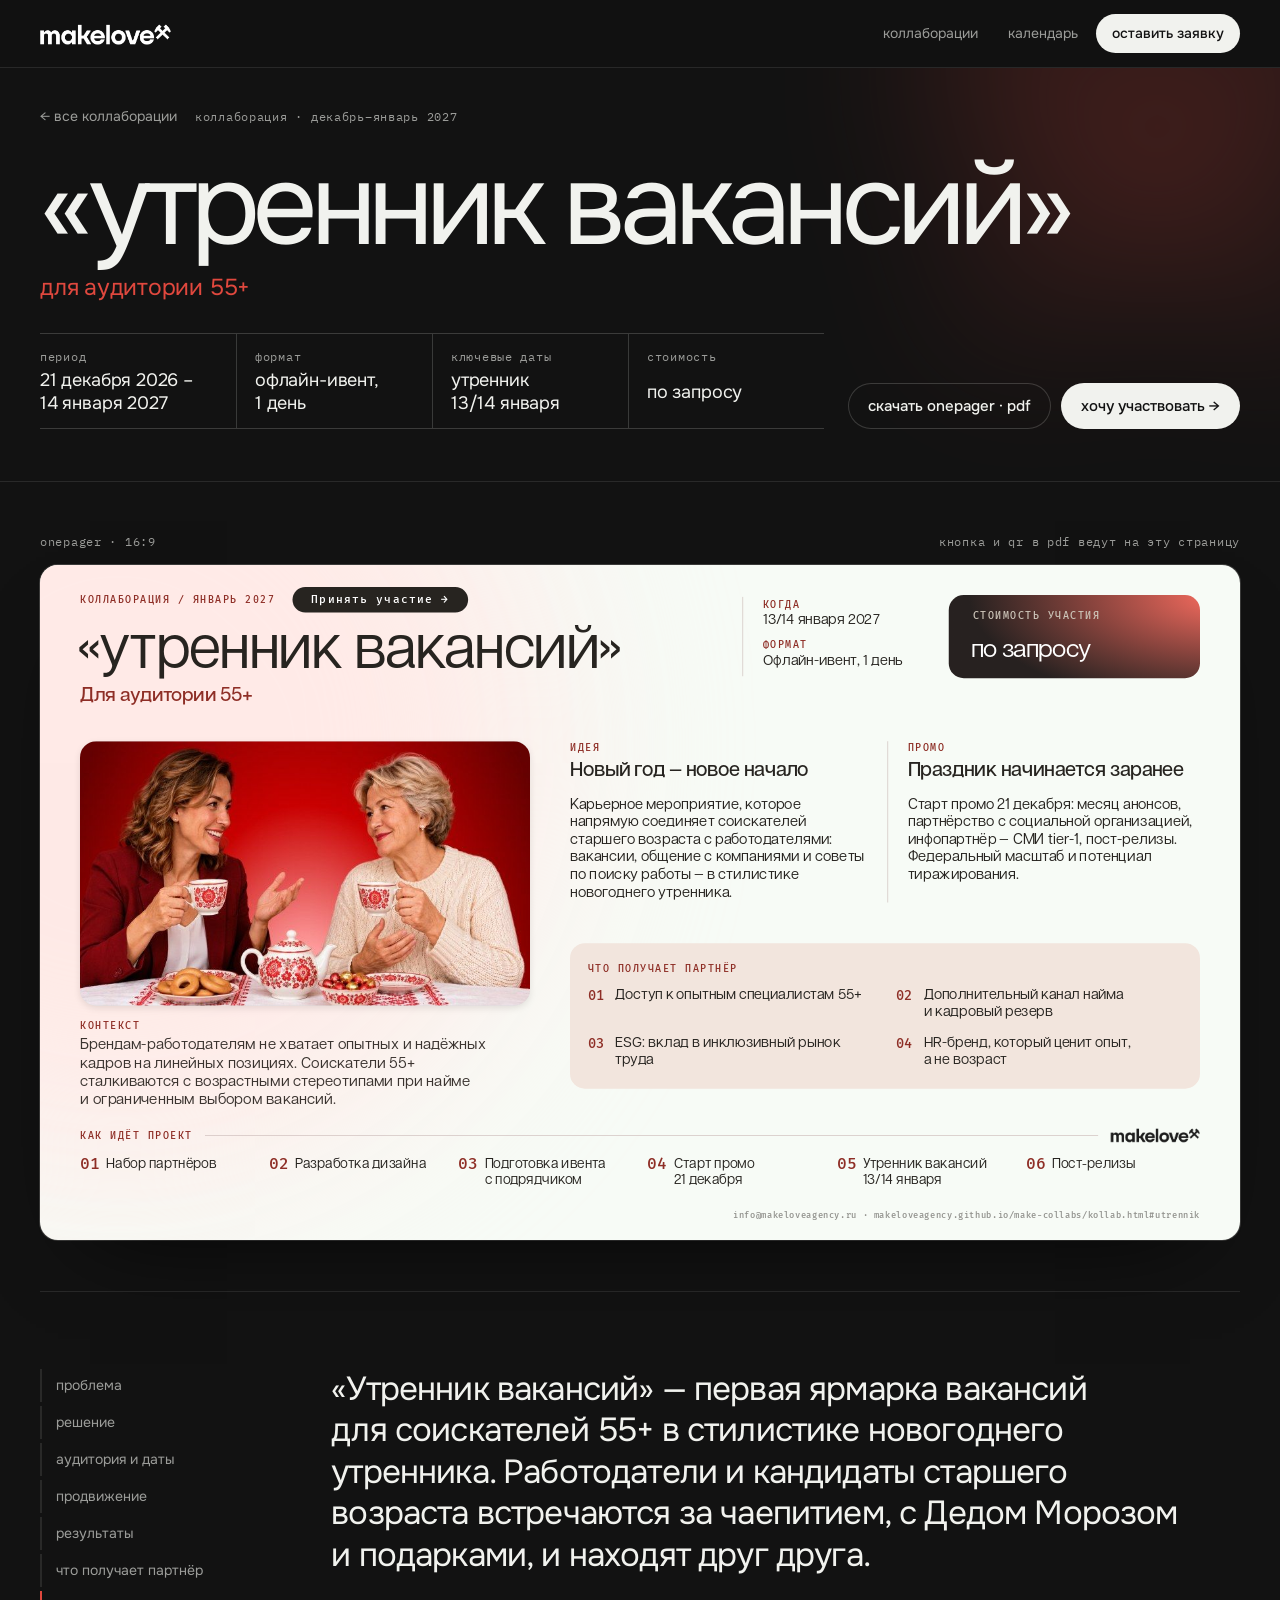
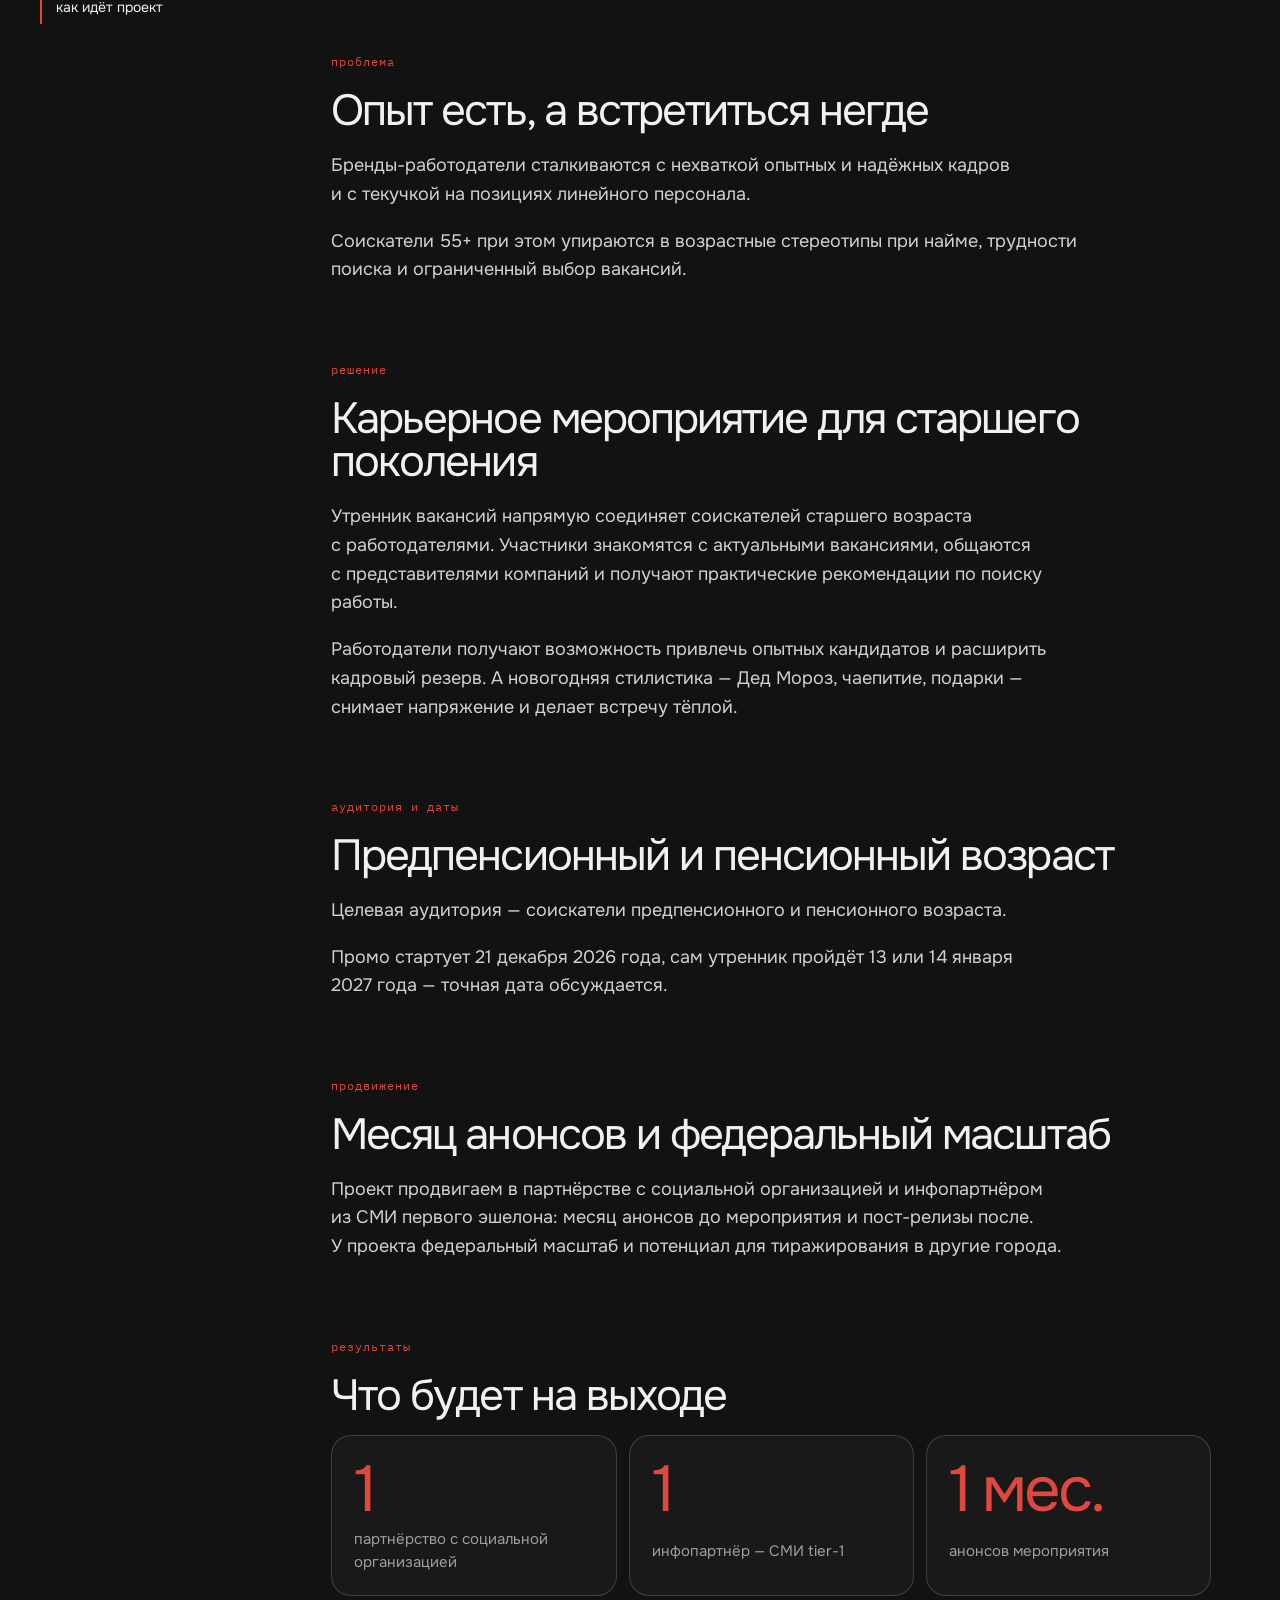
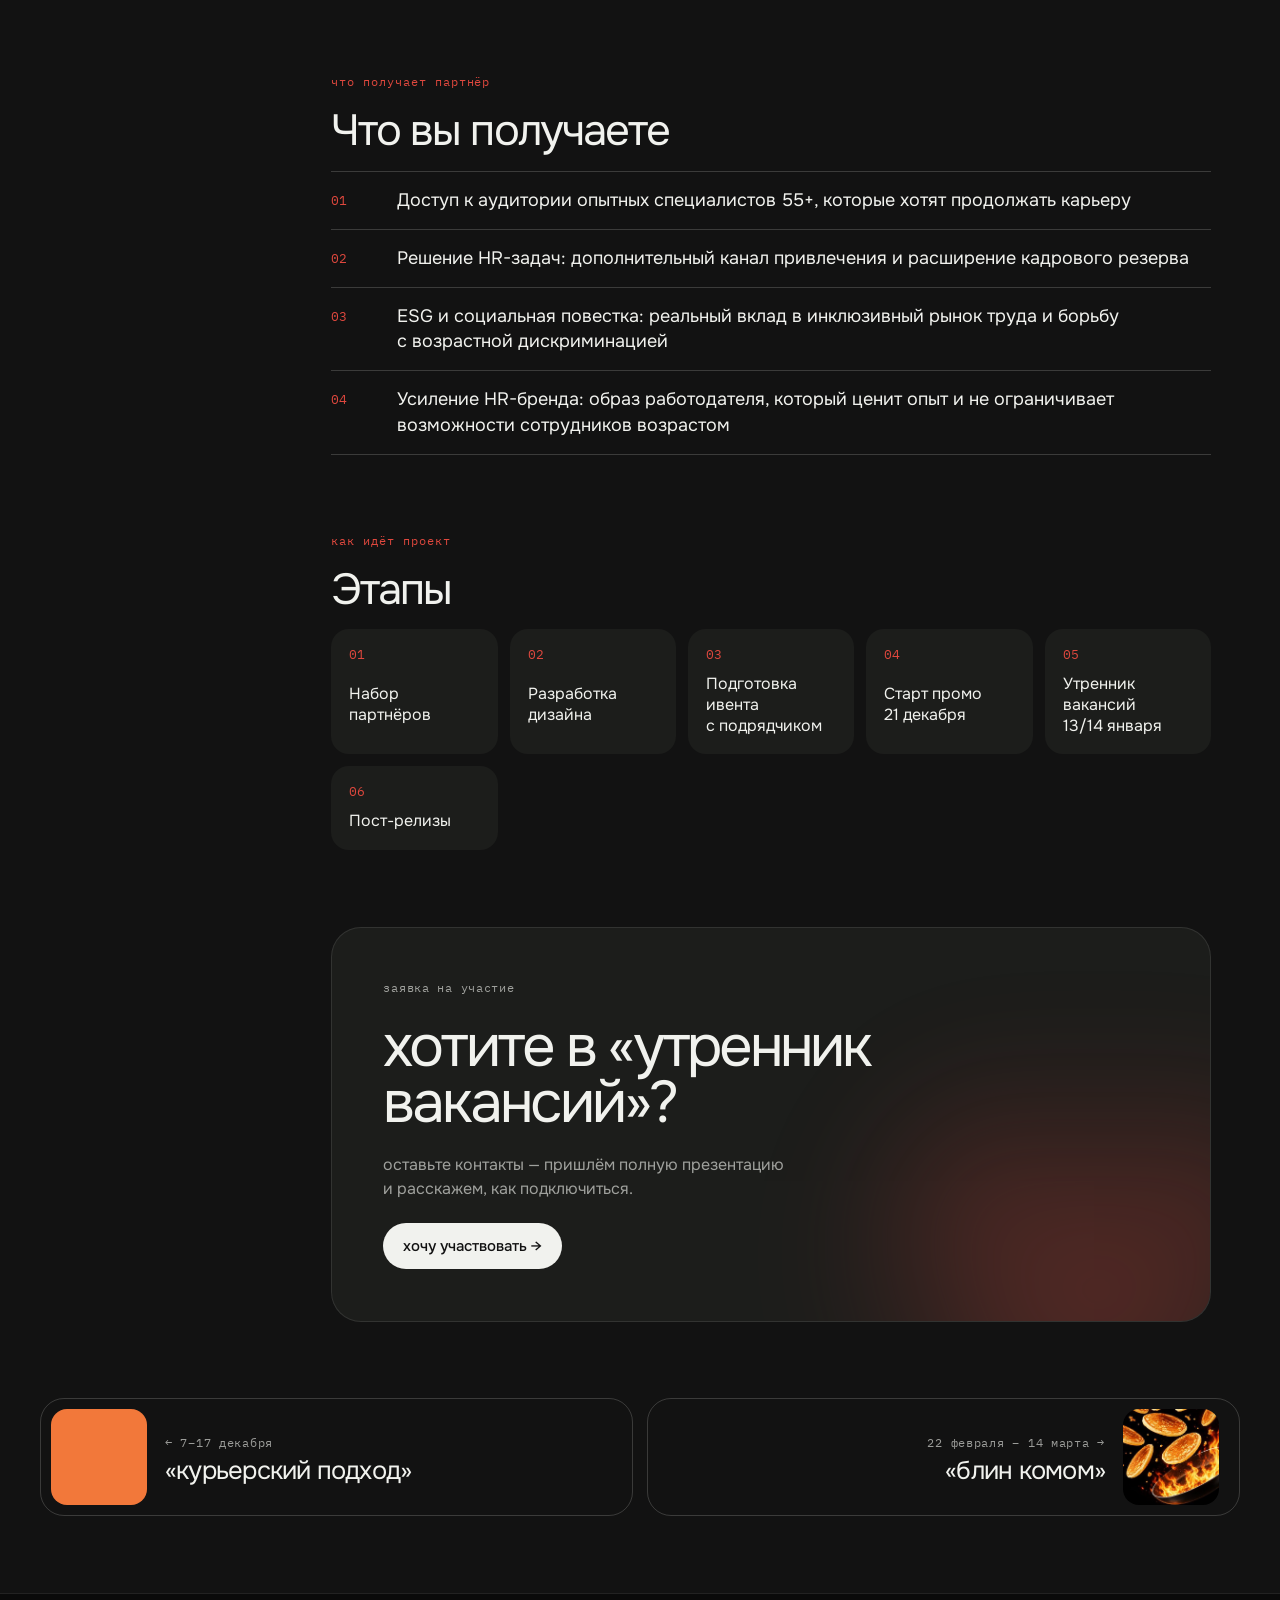
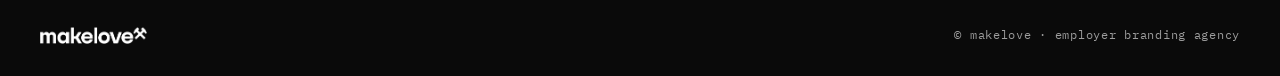
==== kollab.html @ df078af9 "Быстрее под VPN: шрифты с сайта, без блокирующих внешних запросов, сжатые фото; фото и PDF «Кодинга»" ====
<!doctype html>
<html lang="ru">
<head>
<meta charset="utf-8">
<meta name="viewport" content="width=device-width,initial-scale=1">
<title>коллаборация — makelove × вы</title>
<link rel="icon" type="image/png" href="img/hammer_mask.png">
<link rel="preconnect" href="https://fonts.gstatic.com" crossorigin>
<link rel="stylesheet" href="https://fonts.googleapis.com/css2?family=IBM+Plex+Mono:wght@400;500&display=swap" media="print" onload="this.media='all'">
<link rel="stylesheet" href="site.css">
<link rel="stylesheet" href="op.css">
<style>
/* ===== шапка коллабы ===== */
.k-top{position:relative;overflow:hidden;border-bottom:1px solid var(--line)}
.k-top .hm{--s:520px;--o:.32;--b:90px;right:-140px;top:-200px;--hc:var(--kacc)}
.k-top .wrap{position:relative;padding-block:clamp(22px,3vw,40px) clamp(28px,4vw,56px);display:grid;gap:clamp(18px,2.4vw,28px)}
.crumbs{display:flex;flex-wrap:wrap;gap:8px 18px;align-items:center}
.crumbs a{font-size:14px;color:var(--mute);text-decoration:none}
.crumbs a:hover{color:var(--ink)}
.k-title{font-size:clamp(52px,9vw,148px);letter-spacing:-.065em;line-height:.88}
.k-sub{font-size:clamp(18px,1.8vw,24px);color:var(--kacc);letter-spacing:-.01em;margin-top:-6px}
.k-row{display:grid;gap:24px;align-items:end}
@media (min-width:980px){.k-row{grid-template-columns:minmax(0,1fr) auto}}
.facts{display:grid;grid-template-columns:repeat(auto-fit,minmax(170px,1fr));border-top:1px solid var(--line-2);border-bottom:1px solid var(--line-2)}
.facts div{padding:14px 18px 14px 0;display:grid;gap:3px}
.facts div+div{padding-left:18px;border-left:1px solid var(--line-2)}
.facts b{font-weight:400;font-size:18px;letter-spacing:-.01em;line-height:1.25}
@media (max-width:620px){.facts div+div{border-left:0;padding-left:0;border-top:1px solid var(--line-2)}}
.acts{display:flex;flex-wrap:wrap;gap:10px}
.btn-ghost{background:transparent;color:var(--ink);box-shadow:inset 0 0 0 1px var(--line-2)}
.btn-ghost:hover{box-shadow:inset 0 0 0 1px var(--ink);background:transparent;color:var(--ink)}
.btn[aria-disabled=true]{opacity:.45;pointer-events:none}

/* ===== onepager ===== */
.k-op{padding-block:clamp(28px,4vw,56px)}
.k-op-head{display:flex;flex-wrap:wrap;justify-content:space-between;align-items:baseline;gap:8px 20px;margin-bottom:14px}
.k-op .op-fit{box-shadow:0 40px 90px -50px rgba(0,0,0,.8),0 0 0 1px var(--line-2)}
.op-empty{display:grid;place-items:center;aspect-ratio:16/9;border-radius:20px;border:1.5px dashed var(--line-2);color:var(--mute);text-align:center;padding:24px;background:var(--surface)}
.op-empty b{display:block;font-weight:400;font-size:clamp(24px,2.6vw,36px);letter-spacing:-.03em;color:var(--ink);margin-bottom:6px}

/* ===== лонгрид ===== */
.lr{display:grid;gap:clamp(28px,4vw,64px);padding-block:clamp(40px,6vw,96px);border-top:1px solid var(--line)}
@media (min-width:1000px){.lr{grid-template-columns:240px minmax(0,1fr)}}
.toc{position:sticky;top:90px;align-self:start;display:grid;gap:4px}
@media (max-width:999px){.toc{display:none}}
.toc a{font-size:14px;color:var(--mute);text-decoration:none;padding:6px 0;border-left:2px solid var(--line);padding-left:14px;transition:color .2s,border-color .2s}
.toc a:hover,.toc a.on{color:var(--ink);border-left-color:var(--kacc)}
.lr-body{display:grid;gap:clamp(48px,6vw,88px);max-width:880px}
.lead{font-size:clamp(24px,2.6vw,36px)!important;line-height:1.25!important;letter-spacing:-.025em;max-width:none!important}
.blk{display:grid;gap:18px;scroll-margin-top:90px}
.blk h3{font-size:clamp(30px,3.4vw,48px);letter-spacing:-.045em;line-height:1;text-transform:none}
.blk p{font-size:18px;line-height:1.6;color:color-mix(in srgb,var(--ink) 86%,transparent);max-width:64ch}
.blk .eyebrow{font-family:var(--mono);font-size:12px;letter-spacing:.08em;color:var(--kacc)}
.quote{border-left:3px solid var(--kacc);padding:6px 0 6px 22px;font-size:clamp(20px,2vw,26px);line-height:1.35;letter-spacing:-.02em;max-width:40ch}
.kpi{display:grid;grid-template-columns:repeat(auto-fit,minmax(200px,1fr));gap:12px}
.kpi div{border:1px solid var(--line-2);border-radius:20px;padding:22px;display:grid;gap:6px;background:var(--card-bg)}
.kpi b{font-weight:400;font-size:clamp(44px,5vw,68px);letter-spacing:-.05em;line-height:1;color:var(--kacc)}
.kpi span{font-size:15px;color:var(--mute)}
.gets{list-style:none;margin:0;padding:0;display:grid;gap:0;border-top:1px solid var(--line-2)}
.gets li{display:grid;grid-template-columns:56px 1fr;gap:10px;padding:16px 0;border-bottom:1px solid var(--line-2);font-size:18px;line-height:1.4}
.gets li span{font-family:var(--mono);font-size:13px;color:var(--kacc);padding-top:4px}
.steps{list-style:none;margin:0;padding:0;display:grid;grid-template-columns:repeat(auto-fit,minmax(150px,1fr));gap:12px}
.steps li{display:grid;gap:10px;padding:18px;border-radius:18px;background:var(--surface);font-size:16px;line-height:1.3}
.steps li span{font-family:var(--mono);font-size:13px;color:var(--kacc)}
.k-cta{position:relative;overflow:hidden;isolation:isolate;border-radius:30px;padding:clamp(28px,4vw,56px);background:var(--surface);border:1px solid var(--line);display:grid;gap:22px}
.k-cta .hm{--s:460px;--o:.4;--b:80px;right:-120px;bottom:-200px;--hc:var(--kacc);z-index:-1}
.k-cta h3{font-size:clamp(36px,4.6vw,64px);letter-spacing:-.05em}
.short-only p{font-size:clamp(20px,2vw,26px);line-height:1.4;letter-spacing:-.015em;max-width:44ch}

/* ===== соседи ===== */
.nb{display:grid;gap:14px;padding-bottom:clamp(48px,6vw,96px)}
@media (min-width:760px){.nb{grid-template-columns:1fr 1fr}}
.nb a{display:grid;grid-template-columns:auto 1fr;gap:18px;align-items:center;padding:10px 20px 10px 10px;border-radius:24px;border:1px solid var(--line-2);text-decoration:none;transition:border-color .3s}
.nb a:hover{border-color:var(--green)}
.nb .ph{width:96px;height:96px;border-radius:16px;overflow:hidden;background:var(--nacc)}
.nb .ph img{width:100%;height:100%;object-fit:cover}
.nb b{display:block;font-weight:400;font-size:clamp(22px,2vw,28px);letter-spacing:-.03em;line-height:1.05;margin-top:4px}
.nb .r{text-align:right;grid-template-columns:1fr auto}
.nb .r .ph{order:2}
</style>
</head>
<body class="v3">
<header class="top">
  <div class="wrap">
    <a href="index.html" aria-label="makelove"><img class="logo logo-l" src="img/wordmark_dark.png" alt="makelove"><img class="logo logo-d" src="img/wordmark.png" alt="makelove"></a>
    <nav class="nav">
      <a href="index.html#kollaby">коллаборации</a>
      <a href="index.html#kalendar">календарь</a>
      <a class="btn" href="index.html#zayavka" data-apply>оставить заявку</a>
    </nav>
  </div>
</header>

<main id="page"></main>

<footer>
  <div class="wrap">
    <img class="logo" src="img/wordmark.png" alt="makelove" style="height:18px">
    <span class="mono">© makelove · employer branding agency</span>
  </div>
</footer>

<script src="data.js"></script>
<script src="op.js"></script>
<script>
const PDF_READY = ["utrennik","blin"];                       // для каких коллаб уже выгружен pdf/<id>.pdf
function render(){
  const id = location.hash.slice(1);
  const i = Math.max(0, OPEN.findIndex(x => x.id === id)), c = OPEN[i];
  const prev = OPEN[(i - 1 + OPEN.length) % OPEN.length], next = OPEN[(i + 1) % OPEN.length];
  document.title = `${qt(c)} — makelove × вы`;
  document.body.style.setProperty("--kacc", c.acc);
  const pdf = c.op ? `pdf/${c.id}.pdf` : null;
  const P = c.page;
  const keyLine = c.keyNote ? `${c.keyNote}` : (c.keys && c.keys.length ? "отмечены в календаре" : "—");

  const sections = P ? [
    ...P.sections.map((s,n) => ({ id:`s${n}`, h:s.h, html:`<div class="blk" id="s${n}"><span class="eyebrow">${esc(s.h)}</span><h3>${esc(s.title)}</h3>${s.p.map(p => `<p>${esc(p)}</p>`).join("")}${s.quote ? `<p class="quote">${esc(s.quote)}</p>` : ""}</div>` })),
    P.kpi && { id:"kpi", h:"результаты", html:`<div class="blk" id="kpi"><span class="eyebrow">результаты</span><h3>Что будет на выходе</h3><div class="kpi">${P.kpi.map(([n,t]) => `<div><b>${esc(n)}</b><span>${esc(t)}</span></div>`).join("")}</div></div>` },
    { id:"gets", h:"что получает партнёр", html:`<div class="blk" id="gets"><span class="eyebrow">что получает партнёр</span><h3>Что вы получаете</h3><ul class="gets">${P.gets.map((g,n) => `<li><span>0${n+1}</span>${esc(g)}</li>`).join("")}</ul></div>` },
    c.op && { id:"steps", h:"как идёт проект", html:`<div class="blk" id="steps"><span class="eyebrow">как идёт проект</span><h3>Этапы</h3><ol class="steps">${c.op.steps.map((s,n) => `<li><span>0${n+1}</span>${esc(s)}</li>`).join("")}</ol></div>` }
  ].filter(Boolean) : [];

  $("#page").innerHTML = `
  <section class="k-top">
    <div class="hm" aria-hidden="true"></div>
    <div class="wrap">
      <div class="crumbs"><a href="index.html#kollaby">← все коллаборации</a><span class="mono">коллаборация · ${monthsLabel(c)} ${YEAR}${c.status==="draft" ? " · в разработке" : ""}</span></div>
      <div><h1 class="k-title">${esc(qt(c))}</h1><p class="k-sub" style="margin-top:14px">${esc(c.sub)}</p></div>
      <div class="k-row">
        <div class="facts">
          <div><span class="mono">период</span><b>${periodFull(c)}</b></div>
          <div><span class="mono">формат</span><b>${esc(c.format)}</b></div>
          <div><span class="mono">ключевые даты</span><b>${esc(keyLine)}</b></div>
          <div><span class="mono">стоимость</span><b>${priceShown(c) ? esc(c.price.value) + " ₽" : "по запросу"}</b></div>
        </div>
        <div class="acts">
          ${pdf ? `<a class="btn btn-ghost" href="${pdf}" download>скачать onepager · pdf</a>` : `<span class="btn btn-ghost" aria-disabled="true">onepager готовится</span>`}
          <a class="btn" href="index.html#zayavka" data-apply>хочу участвовать →</a>
        </div>
      </div>
    </div>
  </section>

  <section class="k-op"><div class="wrap">
    <div class="k-op-head"><span class="mono">onepager · 16:9</span><span class="mono">${pdf ? "кнопка и qr в pdf ведут на эту страницу" : ""}</span></div>
    ${c.op ? `<div class="op-fit">${renderOnePager(c)}</div>` : `<div class="op-empty"><div><b>onepager готовится</b>соберём его из презентации проекта</div></div>`}
  </div></section>

  <div class="wrap">
    ${P ? `<div class="lr">
      <nav class="toc">${sections.map(s => `<a href="#${s.id}" data-toc="${s.id}">${esc(s.h)}</a>`).join("")}</nav>
      <div class="lr-body">
        <p class="lead">${esc(P.lead)}</p>
        ${sections.map(s => s.html).join("")}
        <div class="k-cta"><div class="hm" aria-hidden="true"></div><span class="mono">заявка на участие</span><h3>хотите в ${esc(qt(c))}?</h3><p style="color:var(--mute);max-width:44ch">оставьте контакты — пришлём полную презентацию и расскажем, как подключиться.</p><a class="btn" style="justify-self:start" href="index.html#zayavka" data-apply>хочу участвовать →</a></div>
      </div>
    </div>` : `<div class="lr"><span class="mono">о проекте</span><div class="lr-body short-only"><p>${esc(c.short)}</p><p style="color:var(--mute);font-size:17px">подробное описание появится здесь, когда будет готова презентация проекта.</p><a class="btn" style="justify-self:start" href="index.html#zayavka" data-apply>хочу участвовать →</a></div></div>`}

    <nav class="nb">
      <a href="${pageUrl(prev)}" style="--nacc:${prev.acc}"><span class="ph">${prev.img ? `<img src="${prev.img}" alt="">` : ""}</span><span><span class="mono">← ${period(prev)}</span><b>${esc(qt(prev))}</b></span></a>
      <a class="r" href="${pageUrl(next)}" style="--nacc:${next.acc}"><span><span class="mono">${period(next)} →</span><b>${esc(qt(next))}</b></span><span class="ph">${next.img ? `<img src="${next.img}" alt="">` : ""}</span></a>
    </nav>
  </div>`;

  $$("[data-apply]").forEach(a => a.addEventListener("click", () => { try { sessionStorage.setItem("pick", c.id); } catch(_){} }));
  /* toc: в артефакте hash занят id коллабы, поэтому скроллим скриптом */
  $$("[data-toc]").forEach(a => a.addEventListener("click", e => { e.preventDefault(); document.getElementById(a.dataset.toc).scrollIntoView({behavior:"smooth"}); }));
  const io = new IntersectionObserver(es => es.forEach(en => { if (en.isIntersecting) $$("[data-toc]").forEach(a => a.classList.toggle("on", a.dataset.toc === en.target.id)); }), {rootMargin:"-30% 0px -60% 0px"});
  $$(".blk[id]").forEach(b => io.observe(b));
  fitOnePagers(); scrollTo(0,0);
}
addEventListener("hashchange", render);
render();
</script>
</body>
</html>
---- site.css ----
@font-face{font-family:"Onest";src:url(fonts/Onest-Light.woff) format("woff");font-weight:300;font-display:swap}
@font-face{font-family:"Onest";src:url(fonts/Onest-Regular.woff) format("woff");font-weight:400;font-display:swap}
@font-face{font-family:"Onest";src:url(fonts/Onest-Medium.woff) format("woff");font-weight:500;font-display:swap}
@font-face{font-family:"Onest";src:url(fonts/Onest-SemiBold.woff) format("woff");font-weight:600;font-display:swap}
@font-face{font-family:"Fira Mono";src:url(fonts/FiraMono-Medium.woff) format("woff");font-weight:400 600;font-display:swap}

:root{
  --bg:#FFFFFF; --ink:#1D1D1D; --mute:rgba(29,29,29,.62); --faint:rgba(29,29,29,.40);
  --line:rgba(29,29,29,.10); --line-2:rgba(29,29,29,.18);
  --surface:#F3F5F2; --surface-2:#E6EAE5; --card-bg:#FFFFFF; --panel-bg:#FFFFFF;
  --green:#27E876; --green-soft:#DDF9E8; --green-ink:#0E9A49; --pink:#F84DDD;
  --btn-bg:#1D1D1D; --btn-fg:#FFFFFF;
  --outline:#8CF0B4; --topbar:rgba(255,255,255,.84);
  --display:"Onest","Helvetica Neue",Arial,sans-serif;
  --mono:"IBM Plex Mono","Fira Mono",ui-monospace,Menlo,monospace;
  --ease:cubic-bezier(.2,.7,.1,1);
  color-scheme:light;
}
body.v3{
  --bg:#121212; --ink:#F1F2EE; --mute:rgba(241,242,238,.62); --faint:rgba(241,242,238,.38);
  --line:rgba(241,242,238,.10); --line-2:rgba(241,242,238,.18);
  --surface:#1C1D1B; --surface-2:#2A2C29; --card-bg:#181918; --panel-bg:#1C1D1B;
  --green-soft:rgba(39,232,118,.16); --green-ink:#27E876;
  --btn-bg:#F1F2EE; --btn-fg:#121212; --outline:rgba(39,232,118,.55); --topbar:rgba(18,18,18,.82);
  color-scheme:dark;
}
*{box-sizing:border-box}
html{scroll-behavior:smooth}
body{margin:0;background:var(--bg);color:var(--ink);font-family:var(--display);font-size:16px;line-height:1.5;-webkit-font-smoothing:antialiased;overflow-x:hidden;transition:background .4s,color .4s}
a{color:inherit}
button{font:inherit;color:inherit;cursor:pointer}
img{display:block;max-width:100%}
h1,h2,h3{font-weight:400;letter-spacing:-.035em;line-height:.95;margin:0;text-transform:lowercase}
p{margin:0}
[hidden]{display:none!important}
.wrap{max-width:1400px;margin:0 auto;padding:0 clamp(16px,3.2vw,40px)}
.mono{font-family:var(--mono);font-size:12px;letter-spacing:.06em;color:var(--mute)}
:focus-visible{outline:2px solid var(--green);outline-offset:3px;border-radius:6px}

/* brand glows */
.hm{position:absolute;width:var(--s,420px);aspect-ratio:1;filter:blur(var(--b,70px));opacity:var(--o,.4);pointer-events:none}
.hm::before{content:"";position:absolute;inset:0;background:var(--hc,var(--green));-webkit-mask:url(img/hammer_mask.png) center/contain no-repeat;mask:url(img/hammer_mask.png) center/contain no-repeat}
@keyframes drift{0%,100%{transform:translate(0,0) rotate(var(--rot,0deg))}50%{transform:translate(var(--dx,30px),var(--dy,-20px)) rotate(calc(var(--rot,0deg) + 8deg))}}
.hm.anim{animation:drift var(--t,18s) ease-in-out infinite}

/* top bar */
.top{position:sticky;top:0;z-index:30;backdrop-filter:blur(14px);-webkit-backdrop-filter:blur(14px);background:var(--topbar);border-bottom:1px solid var(--line)}
.top .wrap{display:flex;align-items:center;justify-content:space-between;gap:16px;padding-block:14px}
.logo{height:22px;width:auto}
.logo-l{display:block} .logo-d{display:none}
body.v3 .logo-l{display:none} body.v3 .logo-d{display:block}
.nav{display:flex;align-items:center;gap:6px}
.nav a:not(.btn){font-size:14px;text-decoration:none;color:var(--mute);padding:8px 12px;border-radius:999px}
.nav a:not(.btn):hover{color:var(--ink)}
.btn{display:inline-flex;align-items:center;gap:10px;border:0;border-radius:999px;padding:12px 20px;font-size:15px;font-weight:500;text-decoration:none;background:var(--btn-bg);color:var(--btn-fg);transition:transform .25s var(--ease),background .25s,color .25s}
.btn:hover{transform:translateY(-1px);background:var(--green);color:#1D1D1D}
.nav .btn{padding:9px 16px;font-size:14px}
@media (max-width:640px){.nav a:not(.btn){display:none}}

/* hero */
.hero{position:relative;overflow:hidden;border-bottom:1px solid var(--line)}
.hero .glows{position:absolute;inset:0}
.hero .wrap{position:relative;padding-block:clamp(28px,4.2vw,56px) clamp(24px,3.2vw,44px);display:grid;gap:clamp(18px,2.4vw,28px)}
@media (min-width:900px){.hero .wrap{grid-template-columns:auto minmax(0,1fr);align-items:end;column-gap:clamp(36px,4.5vw,72px)}}
.hero h1{white-space:nowrap;font-size:clamp(46px,7.4vw,112px);letter-spacing:-.06em;line-height:.86}
.hero h1{margin-left:-.063em} /* компенсация бокового отступа буквы m — край совпадает с текстом ниже */
.hero h1 .x{color:var(--green);font-weight:300;margin:0 .04em;position:relative;top:.09em} /* центр × = середина строчных */
.hero-side{display:grid;gap:14px;align-content:end;padding-bottom:.35em;min-width:0}
.tag{justify-self:start;display:inline-flex;align-items:center;gap:8px;font-family:var(--mono);font-size:12px;letter-spacing:.06em;color:var(--btn-fg);background:var(--btn-bg);border-radius:999px;padding:6px 12px}
.tag i{width:7px;height:7px;border-radius:50%;background:var(--green);display:block}
.lead{font-size:clamp(17px,1.5vw,20px);line-height:1.4;max-width:38ch;letter-spacing:-.01em}
.stats{display:none}
/* v2/v3: big poster hero with numbers */
body:not(.v1) .hero .wrap{grid-template-columns:1fr;padding-block:clamp(40px,6vw,96px) clamp(28px,3.6vw,48px)}
body:not(.v1) .hero h1{font-size:clamp(64px,13.5vw,212px);letter-spacing:-.07em}
body:not(.v1) .hero-side{grid-template-columns:1fr;gap:24px}
@media (min-width:900px){body:not(.v1) .hero-side{grid-template-columns:minmax(0,1fr) auto;align-items:end}}
body:not(.v1) .stats{display:flex;gap:clamp(20px,3vw,48px)}
.stats div{display:grid;gap:2px}
.stats b{font-weight:400;font-size:clamp(34px,3.6vw,52px);letter-spacing:-.04em;line-height:1}
.stats span{font-family:var(--mono);font-size:11px;color:var(--mute);letter-spacing:.06em}

/* sections */
.sec{padding-block:clamp(48px,7vw,104px)}
.sec-head{display:grid;gap:14px;margin-bottom:clamp(24px,3.4vw,44px)}
@media (min-width:860px){.sec-head{grid-template-columns:1fr auto;align-items:end}}
.sec-head h2{font-size:clamp(40px,5.6vw,80px)}
.sec-head h2 .g{color:var(--green)}
.sec-head p{color:var(--mute);max-width:44ch}

/* ===== collab cards: 4-module grid, card = 2 modules ===== */
.lc-grid{display:grid;grid-template-columns:repeat(4,minmax(0,1fr));gap:clamp(14px,1.6vw,22px)}
.lc{grid-column:span 2;position:relative;display:grid;grid-template-columns:minmax(0,.9fr) minmax(0,1.1fr);gap:6px;padding:6px;border-radius:28px;background:var(--card-bg);box-shadow:0 0 0 2px var(--outline);text-decoration:none;color:inherit;min-width:0;transition:box-shadow .3s,transform .4s var(--ease)}
.lc:hover,.lc.hl{box-shadow:0 0 0 2px var(--green),0 30px 60px -36px rgba(14,154,73,.55);transform:translateY(-3px)}
@media (max-width:980px){.lc-grid{grid-template-columns:repeat(2,minmax(0,1fr))}}
@media (max-width:620px){.lc-grid{grid-template-columns:1fr}.lc{grid-column:span 1;grid-template-columns:1fr}.lc-ph{aspect-ratio:16/10}}
.lc-ph{position:relative;border-radius:22px;overflow:hidden;background:var(--surface);min-height:100%}
.lc-ph img{position:absolute;inset:0;width:100%;height:100%;object-fit:cover;transition:transform .8s var(--ease)}
.lc:hover .lc-ph img{transform:scale(1.04)}
.lc-ph.empty{display:grid;place-items:end start;padding:18px;background:var(--acc-bg)}
.lc-ph.empty .hm{--s:300px;--o:.7;--b:40px;right:-80px;top:-60px;--hc:var(--acc)}
.lc-ph.empty span{position:relative;font-family:var(--mono);font-size:11px;letter-spacing:.06em;color:var(--mute)}
.lc-pn{position:relative;overflow:hidden;isolation:isolate;display:grid;grid-template-rows:auto auto auto 1fr auto;gap:12px;border:1px solid var(--ink);border-radius:22px;padding:clamp(18px,2vw,28px);background:var(--panel-bg);min-width:0}
.lc-pn::after{content:"";position:absolute;right:-30%;bottom:-55%;width:80%;aspect-ratio:1;border-radius:50%;background:var(--green);filter:blur(70px);opacity:.14;z-index:-1;transition:opacity .4s}
.lc:hover .lc-pn::after{opacity:.28}
.pill{justify-self:start;font-family:var(--mono);font-size:12px;letter-spacing:.06em;color:var(--btn-fg);background:var(--btn-bg);border-radius:999px;padding:6px 12px}
.pill.draft{background:transparent;color:var(--mute);box-shadow:inset 0 0 0 1px var(--line-2)}
.lc h3{font-size:clamp(28px,2.5vw,40px);letter-spacing:-.045em;line-height:.98;text-wrap:balance}
.lc-sub{font-size:16px;margin-top:-4px}
.lc-short{font-size:15px;color:var(--mute);display:-webkit-box;-webkit-line-clamp:3;-webkit-box-orient:vertical;overflow:hidden;align-self:start}
.yb{display:grid;grid-template-columns:repeat(12,minmax(0,1fr));gap:3px}
.yb i{height:5px;border-radius:3px;background:var(--surface-2)}
.yb i.on{background:var(--ink)}
.lc-foot{display:flex;justify-content:space-between;align-items:flex-end;gap:12px;border-top:1px solid var(--line);padding-top:14px}
.per{display:grid;gap:3px;min-width:0}
.per b{font-weight:400;font-size:clamp(21px,1.8vw,27px);letter-spacing:-.04em;line-height:1.02}
.per small{font-family:var(--mono);font-size:11px;color:var(--faint);letter-spacing:.04em}
.per .cur{color:var(--green-ink)}
.go{width:50px;height:50px;border-radius:50%;background:var(--btn-bg);color:var(--btn-fg);display:grid;place-items:center;flex:none;font-size:18px;transition:background .3s,color .3s,transform .4s var(--ease)}
.lc:hover .go{background:var(--green);color:#1D1D1D;transform:rotate(45deg)}

.lc-cta{grid-column:span 2;display:grid;align-content:space-between;gap:24px;padding:clamp(22px,2.6vw,36px);border-radius:28px;border:1.5px dashed var(--line-2);background:var(--surface);text-decoration:none;color:inherit;position:relative;overflow:hidden;isolation:isolate;min-height:280px}
.lc-cta .hm{--s:360px;--o:.35;--b:70px;right:-90px;bottom:-140px;z-index:-1}
.lc-cta h3{font-size:clamp(28px,2.5vw,40px);letter-spacing:-.045em}
.lc-cta p{color:var(--mute);max-width:40ch;margin-top:10px}
.lc-cta .chips{display:flex;flex-wrap:wrap;gap:8px}
.lc-cta .chips span{font-family:var(--mono);font-size:12px;border:1px dashed var(--line-2);border-radius:999px;padding:6px 12px}
.lc-cta .btn{justify-self:start}
@media (max-width:620px){.lc-cta{grid-column:span 1}}

/* ===== calendar v1: month tiles ===== */
.cal-tiles{display:none}
body.v1 .cal-tiles{display:grid}
.year{display:grid;grid-template-columns:repeat(2,minmax(0,1fr));gap:10px}
@media (min-width:700px){.year{grid-template-columns:repeat(3,minmax(0,1fr));gap:12px}}
@media (min-width:1060px){.year{grid-template-columns:repeat(4,minmax(0,1fr));gap:14px}}
.mt{position:relative;display:grid;grid-template-rows:auto 1fr auto;gap:12px;border:1px solid var(--line-2);border-radius:18px;padding:14px;background:var(--card-bg);min-width:0;transition:opacity .35s var(--ease),transform .35s var(--ease),border-color .3s}
.mt.free{border-style:dashed;background:transparent}
.mt-h{display:flex;justify-content:space-between;align-items:baseline}
.mt-h b{font-weight:500;font-size:clamp(17px,1.6vw,20px);letter-spacing:-.02em}
.mt-h span{font-family:var(--mono);font-size:11px;color:var(--faint)}
.mg{display:grid;grid-template-columns:repeat(7,minmax(0,1fr));gap:3px}
.mg i{font-style:normal;font-family:var(--mono);font-size:10px;line-height:1;text-align:center;padding:5px 0;border-radius:6px;color:var(--faint);transition:background .3s,color .3s}
.mg i.e{visibility:hidden}
.mg i.on{background:var(--green-soft);color:var(--green-ink)}
.mg i.k{background:var(--green);color:#1D1D1D;font-weight:500}
.mg i.on.hl{background:var(--green);color:#1D1D1D}
.mg i.k.hl{background:#1D1D1D;color:var(--green)}
.mt-cs{display:grid;gap:0;border-top:1px solid var(--line)}
.mt-c{display:flex;justify-content:space-between;align-items:center;gap:8px;border:0;background:none;padding:9px 0 0;text-align:left;width:100%;text-decoration:none}
.mt-c+.mt-c{border-top:1px dashed var(--line);margin-top:9px}
.mt-c span{font-size:14px;font-weight:500;line-height:1.2}
.mt-c small{display:block;font-family:var(--mono);font-size:10px;color:var(--faint);font-weight:400;margin-top:2px}
.mt-c i{font-style:normal;width:24px;height:24px;border-radius:50%;background:var(--surface);display:grid;place-items:center;flex:none;font-size:12px}
.mt-free{border-top:1px dashed var(--line-2);padding-top:10px;font-size:13px;color:var(--mute);text-decoration:none}
.mt-free:hover{color:var(--ink)}
body.focusing .mt:not(.hl){opacity:.32}
.mt.hl{border-color:var(--ink);transform:translateY(-3px)}

/* ===== calendar v2/v3: year ribbon in lanes ===== */
.cal-gantt{display:none}
body:not(.v1) .cal-gantt{display:block}
.gt-scroll{overflow-x:auto;-webkit-overflow-scrolling:touch;margin-inline:calc(-1 * clamp(16px,3.2vw,40px));padding-inline:clamp(16px,3.2vw,40px)}
.tl{min-width:980px;position:relative;border:1px solid var(--line-2);border-radius:24px;overflow:hidden;background:var(--card-bg)}
.tl-grid{position:absolute;inset:0;display:grid;grid-template-columns:var(--mcols);pointer-events:none}
.tl-grid i{border-left:1px solid var(--line)}
.tl-grid i:first-child{border-left:0}
.tl-grid i.free{background:repeating-linear-gradient(135deg,transparent 0 9px,var(--line) 9px 10px)}
.tl-head{position:relative;display:grid;grid-template-columns:var(--mcols);border-bottom:1px solid var(--line)}
.tl-head span{font-family:var(--mono);font-size:11px;letter-spacing:.05em;color:var(--mute);padding:14px 10px 12px;display:flex;justify-content:space-between;gap:4px}
.tl-head span em{font-style:normal;color:var(--faint)}
.tl-lanes{position:relative;padding:22px 0 26px;display:grid;gap:18px}
.lane{position:relative;height:92px}
.it{position:absolute;top:0;left:var(--l);text-decoration:none;color:inherit;display:block;width:max(var(--w),150px);transition:opacity .3s}
.it .bar{position:relative;height:14px;margin-block:3px;width:var(--wpx);min-width:12px;border-radius:999px;background:var(--acc);transition:height .35s var(--ease),margin .35s var(--ease),box-shadow .35s}
.it .kd{position:absolute;top:-5px;bottom:-5px;width:3px;border-radius:2px;background:var(--ink)}
.it .kr{position:absolute;top:-4px;bottom:-4px;border-radius:999px;box-shadow:inset 0 0 0 2px var(--ink)}
.it.draft .bar{background:transparent;box-shadow:inset 0 0 0 1.5px var(--acc)}
.it .lb{display:grid;gap:3px;padding:12px 8px 0 0;border-left:1px solid var(--acc);margin-top:6px;padding-left:10px}
.it .lb b{font-weight:500;font-size:15px;line-height:1.15;letter-spacing:-.01em}
.it .lb small{font-family:var(--mono);font-size:10px;color:var(--mute);letter-spacing:.02em}
.it:hover .bar,.it.hl .bar{height:20px;margin-block:0;box-shadow:0 10px 24px -10px var(--acc)}
.it:hover .lb b,.it.hl .lb b{color:var(--green-ink)}
body.focusing .it:not(.hl){opacity:.35}
.it.end{left:auto;right:calc(100% - var(--l) - var(--w));text-align:right}
.it.end .bar{margin-left:auto}
.it.end .lb{border-left:0;border-right:1px solid var(--acc);padding-left:8px;padding-right:10px}
.cal-foot{display:flex;flex-wrap:wrap;justify-content:space-between;gap:12px 24px;margin-top:18px;align-items:center}
.legend{display:flex;flex-wrap:wrap;gap:16px}
.legend span{display:inline-flex;align-items:center;gap:8px;font-size:13px;color:var(--mute)}
.legend i{width:14px;height:14px;border-radius:4px;display:block}
.lg-v1,.lg-v2{display:contents}
body.v1 .lg-v2{display:none} body:not(.v1) .lg-v1{display:none}

/* form */
.apply{position:relative;overflow:hidden;border-radius:30px;background:var(--surface);border:1px solid var(--line)}
.apply .hm{--s:520px;right:-140px;bottom:-200px;--o:.38;--b:90px}
.apply-grid{position:relative;display:grid;gap:clamp(32px,5vw,64px);padding:clamp(24px,5vw,64px)}
@media (min-width:900px){.apply-grid{grid-template-columns:.9fr 1.1fr}}
.apply h2{font-size:clamp(44px,6.4vw,88px)}
.apply-side{display:grid;gap:24px;align-content:start}
.apply-side p{color:var(--mute);max-width:36ch}
.contacts{display:grid;gap:10px;border-top:1px solid var(--line-2);padding-top:20px}
.contacts div{display:flex;justify-content:space-between;gap:16px;font-size:15px}
.contacts span:first-child{color:var(--faint)}
form{display:grid;gap:14px;min-width:0}
.f2{display:grid;gap:14px}
@media (min-width:560px){.f2{grid-template-columns:1fr 1fr}}
.field{display:grid;gap:6px;min-width:0}
.field label{font-family:var(--mono);font-size:11px;letter-spacing:.08em;color:var(--mute)}
.field input,.field select,.field textarea{width:100%;background:var(--bg);border:1px solid var(--line-2);border-radius:12px;color:var(--ink);font:inherit;font-size:15px;padding:13px 14px}
.field textarea{min-height:96px;resize:vertical}
.field input:focus,.field select:focus,.field textarea:focus{outline:none;border-color:var(--ink)}
.form-foot{display:flex;flex-wrap:wrap;align-items:center;justify-content:space-between;gap:14px;margin-top:6px}
.form-foot small{color:var(--faint);font-size:12px;max-width:36ch}
.form-msg{border-radius:14px;padding:16px 18px;font-size:15px;display:grid;gap:10px;background:var(--bg);border:1px solid var(--line-2)}
.form-msg pre{white-space:pre-wrap;font-family:var(--mono);font-size:12px;color:var(--mute);margin:0}
.err{color:#B8169D;font-size:13px}

footer{background:#1D1D1D;color:#fff}
body.v3 footer{background:#0A0A0A;border-top:1px solid var(--line)}
footer .wrap{display:flex;flex-wrap:wrap;justify-content:space-between;align-items:center;gap:16px;padding-block:32px}
footer .mono{color:rgba(255,255,255,.6)}

/* variant switcher (only for review) */
.vs{position:fixed;left:50%;bottom:16px;transform:translateX(-50%);z-index:60;display:flex;gap:4px;align-items:center;padding:5px;border-radius:999px;background:#1D1D1D;color:#fff;box-shadow:0 18px 40px -16px rgba(0,0,0,.5)}
.vs span{font-family:var(--mono);font-size:11px;color:rgba(255,255,255,.55);padding:0 10px 0 12px}
.vs a{font-size:13px;text-decoration:none;padding:8px 14px;border-radius:999px;color:rgba(255,255,255,.8);white-space:nowrap}
.vs a.on{background:var(--green);color:#1D1D1D}
@media (max-width:560px){.vs span{display:none}.vs a{padding:8px 10px;font-size:12px}}
.toast{position:fixed;left:50%;bottom:76px;transform:translate(-50%,20px);z-index:70;background:var(--btn-bg);color:var(--btn-fg);border-radius:999px;padding:12px 20px;font-size:14px;opacity:0;transition:opacity .3s,transform .4s var(--ease);pointer-events:none;white-space:nowrap}
.toast.show{opacity:1;transform:translate(-50%,0)}
@keyframes rise{from{opacity:.001;transform:translateY(18px)}to{opacity:1;transform:none}}
.hero h1{animation:rise 1s var(--ease) both}
@media (prefers-reduced-motion:reduce){*,*::before,*::after{animation:none!important;transition:none!important}}

.lc-fmt{font-family:var(--mono);font-size:11px;letter-spacing:.04em;color:var(--faint)}

/* закрытая коллаба (locked): видна, но размыта и некликабельна */
.locked{pointer-events:none;cursor:default}
.lc.locked{position:relative}
.lc.locked .lc-ph,.lc.locked .lc-pn>*{filter:blur(7px);opacity:.75;user-select:none}
.lc.locked .lock-note{position:absolute;z-index:2;left:50%;top:50%;transform:translate(-50%,-50%);font-family:var(--mono);font-size:12px;letter-spacing:.08em;text-transform:uppercase;padding:10px 16px;border-radius:999px;background:var(--ink);color:var(--card-bg,#fff);white-space:nowrap}
.mt-c.locked span,.it.locked .lb{filter:blur(4px);opacity:.7}
.it.locked .bar{opacity:.45}
---- op.css ----
@font-face{font-family:"Fira Mono";src:url(fonts/FiraMono-Medium.woff) format("woff");font-weight:400 600;font-display:swap}
@font-face{font-family:"Articulat CF";src:url(fonts/ArticulatCF-Light.woff) format("woff");font-weight:300;font-display:swap}
@font-face{font-family:"Articulat CF";src:url(fonts/ArticulatCF-Regular.woff) format("woff");font-weight:400;font-display:swap}
@font-face{font-family:"Articulat CF";src:url(fonts/ArticulatCF-Medium.woff) format("woff");font-weight:500;font-display:swap}
/* OnePager 16:9 — 1920×1080, по макету Figma «one pager 16:9». Масштабируется контейнером .op-fit */
.op{--lab:#7B5414;--acc:#FDB363;--box:#F2EBDD;--glow:#FFF1DE;--line:#CCC4B8;--ink:#272420;
  position:relative;width:1920px;height:1080px;overflow:hidden;background:#F7FBF6;color:var(--ink);
  font-family:"Articulat CF","Onest","Helvetica Neue",Arial,sans-serif;-webkit-font-smoothing:antialiased;text-transform:none;line-height:1.2;
  -webkit-print-color-adjust:exact;print-color-adjust:exact}
.op *{box-sizing:border-box;margin:0}
.op h1,.op h4{text-transform:none}
.op::before{content:"";position:absolute;left:-553px;top:-389px;width:1360px;height:1360px;border-radius:50%;background:var(--glow);filter:blur(160px);opacity:.95}
.op .m{font-family:"Fira Mono",ui-monospace,Menlo,monospace;font-weight:500;font-size:16px;line-height:19px;letter-spacing:2px;text-transform:uppercase;color:var(--lab)}
.op a{color:inherit;text-decoration:none}
.op a.op-price{color:#fff}
.op .abs{position:absolute}

/* шапка */
.op-head{left:64px;top:48px;width:1792px;height:200px}
.op-top{position:absolute;left:0;top:-13px;display:flex;align-items:center;gap:28px}
.op-cta{display:inline-flex;align-items:center;justify-content:center;height:41px;padding:0 30px;border-radius:50px;background:var(--ink);color:#fff!important;font-family:"Fira Mono",monospace;font-weight:500;font-size:18px;letter-spacing:2px;white-space:nowrap}
.op-title{position:absolute;left:-5px;top:38px;width:1060px;font-size:94px;line-height:1.08;font-weight:400;letter-spacing:-.025em;white-space:nowrap}
.op-sub{position:absolute;left:0;top:142px;font-size:31px;line-height:1.2;font-weight:500;color:var(--lab);letter-spacing:-.01em}
.op-vr{position:absolute;left:1060px;top:3px;width:1px;height:127px;background:var(--line)}
.op-meta{position:absolute;left:1092px;top:5px;width:276px;display:grid;gap:14px}
.op-meta div{display:grid;gap:3px}
.op-meta b{font-weight:400;font-size:23px;line-height:1.25}
.op-price{position:absolute;left:1390px;top:0;width:402px;height:133px;border-radius:24px;overflow:hidden;color:#fff;
  background:radial-gradient(120% 160% at 110% 0%, var(--acc) 0%, color-mix(in srgb,var(--acc) 45%,#272120) 45%, #272120 85%)}
.op-price .m{position:absolute;left:38px;top:24px;color:#CCC4B8}
.op-price b{position:absolute;left:35px;top:51px;font-weight:400;font-size:64px;line-height:64px;letter-spacing:-.03em;white-space:nowrap}
.op-price b i{font-style:normal;color:var(--acc)}
.op-price.tbd b{font-size:40px;top:66px;line-height:44px}
.op-qr{position:absolute;right:16px;top:16px;width:101px;height:101px;background:#fff;border-radius:12px;padding:8px}
.op-qr svg{display:block;width:100%;height:100%}

/* история: фото + контекст */
.op-story{left:64px;top:282px;width:720px;height:562px}
.op-ph{position:absolute;left:0;top:0;width:720px;height:423px;border-radius:26px;overflow:hidden;box-shadow:0 4px 12px rgba(0,0,0,.1);background:#ddd}
.op-ph img{width:100%;height:100%;object-fit:cover;display:block}
.op-ctx{position:absolute;left:0;top:445px;width:690px;display:grid;gap:8px}
.op-ctx p{font-size:24px;line-height:1.22;color:#3A332F}
.op-ctx.long p{font-size:21px;line-height:1.2}

/* идея и промо */
.op-ip{left:848px;top:282px;width:1008px;height:288px}
.op-col{position:absolute;top:0;display:grid;gap:4px}
.op-col h4{font-weight:500;font-size:32px;line-height:1.18;letter-spacing:-.015em;margin-top:4px}
.op-col p{font-size:23.5px;line-height:1.2;margin-top:18px}
.op-c1{left:0;width:480px} .op-c2{left:540px;width:468px}
.op-ip .op-vr{left:508px;top:0;height:258px}

/* ценность */
.op-gets{left:848px;top:605px;width:1008px;min-height:232px;border-radius:24px;background:var(--box);padding:31px 28px}
.op-gets ul{list-style:none;padding:0;display:grid;grid-template-columns:1fr 1fr;column-gap:36px;row-gap:22px;margin-top:18px}
.op-gets.many ul{row-gap:14px}
.op-gets li{display:grid;grid-template-columns:44px 1fr;font-size:23px;line-height:1.2}
.op-gets li span{font-family:"Fira Mono",monospace;font-weight:500;font-size:22px;color:var(--lab);padding-top:2px}

/* этапы */
.op-steps{left:64px;top:900px;width:1792px;height:150px}
.op-steps-h{display:flex;align-items:center;gap:20px}
.op-steps-h i{flex:1;height:1px;background:var(--line)}
.op-steps-h img{height:24px;width:auto}
.op-steps ol{list-style:none;padding:0;display:grid;grid-template-columns:repeat(var(--n),minmax(0,1fr));column-gap:24px;margin-top:22px}
.op-steps li{display:grid;grid-template-columns:42px 1fr;font-size:22px;line-height:1.2}
.op-steps li span{font-family:"Fira Mono",monospace;font-weight:500;font-size:26px;line-height:24px;color:var(--lab)}
.op-foot{position:absolute;right:0;bottom:0;font-family:"Fira Mono",monospace;font-size:14px;letter-spacing:1px;color:rgba(39,36,32,.5)}

/* контейнер, который вписывает лист в ширину */
.op-fit{position:relative;width:100%;aspect-ratio:16/9;overflow:hidden;border-radius:clamp(10px,1.4vw,20px)}
.op-fit .op{position:absolute;left:0;top:0;transform-origin:0 0}
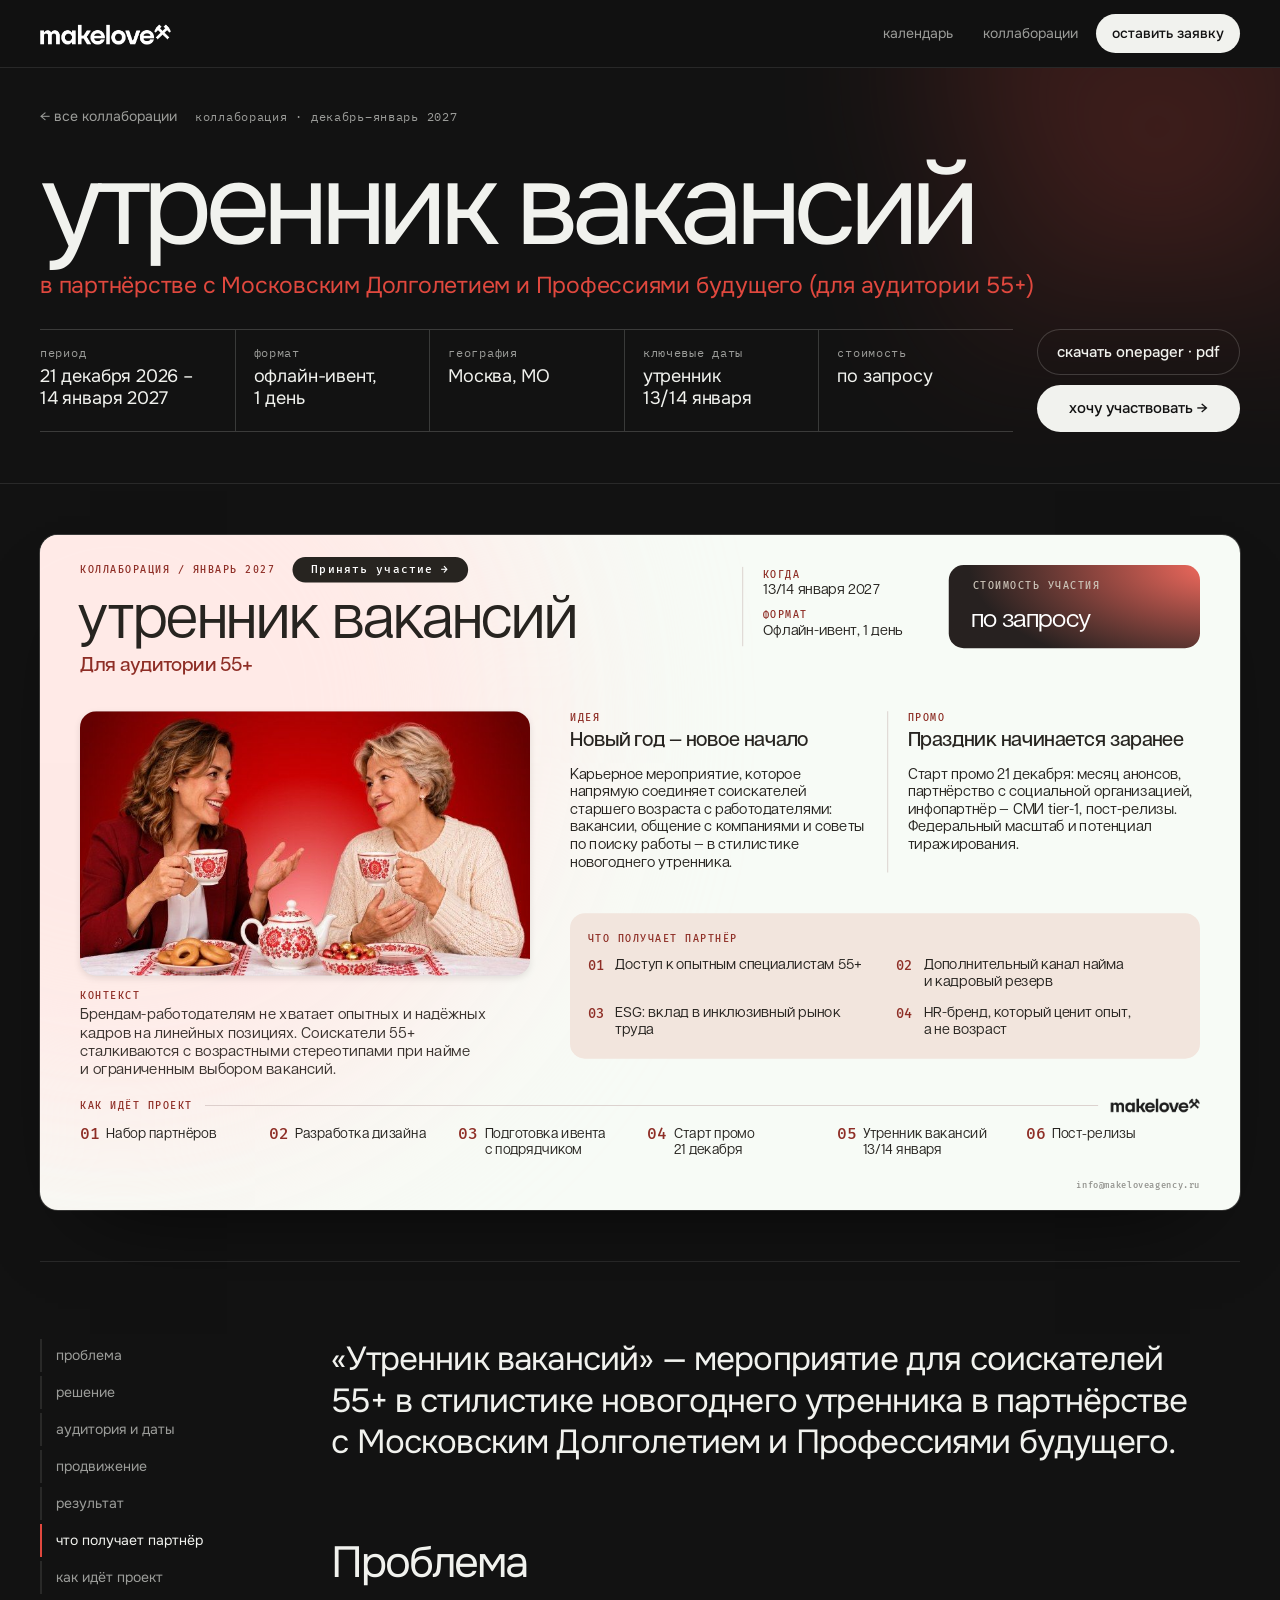
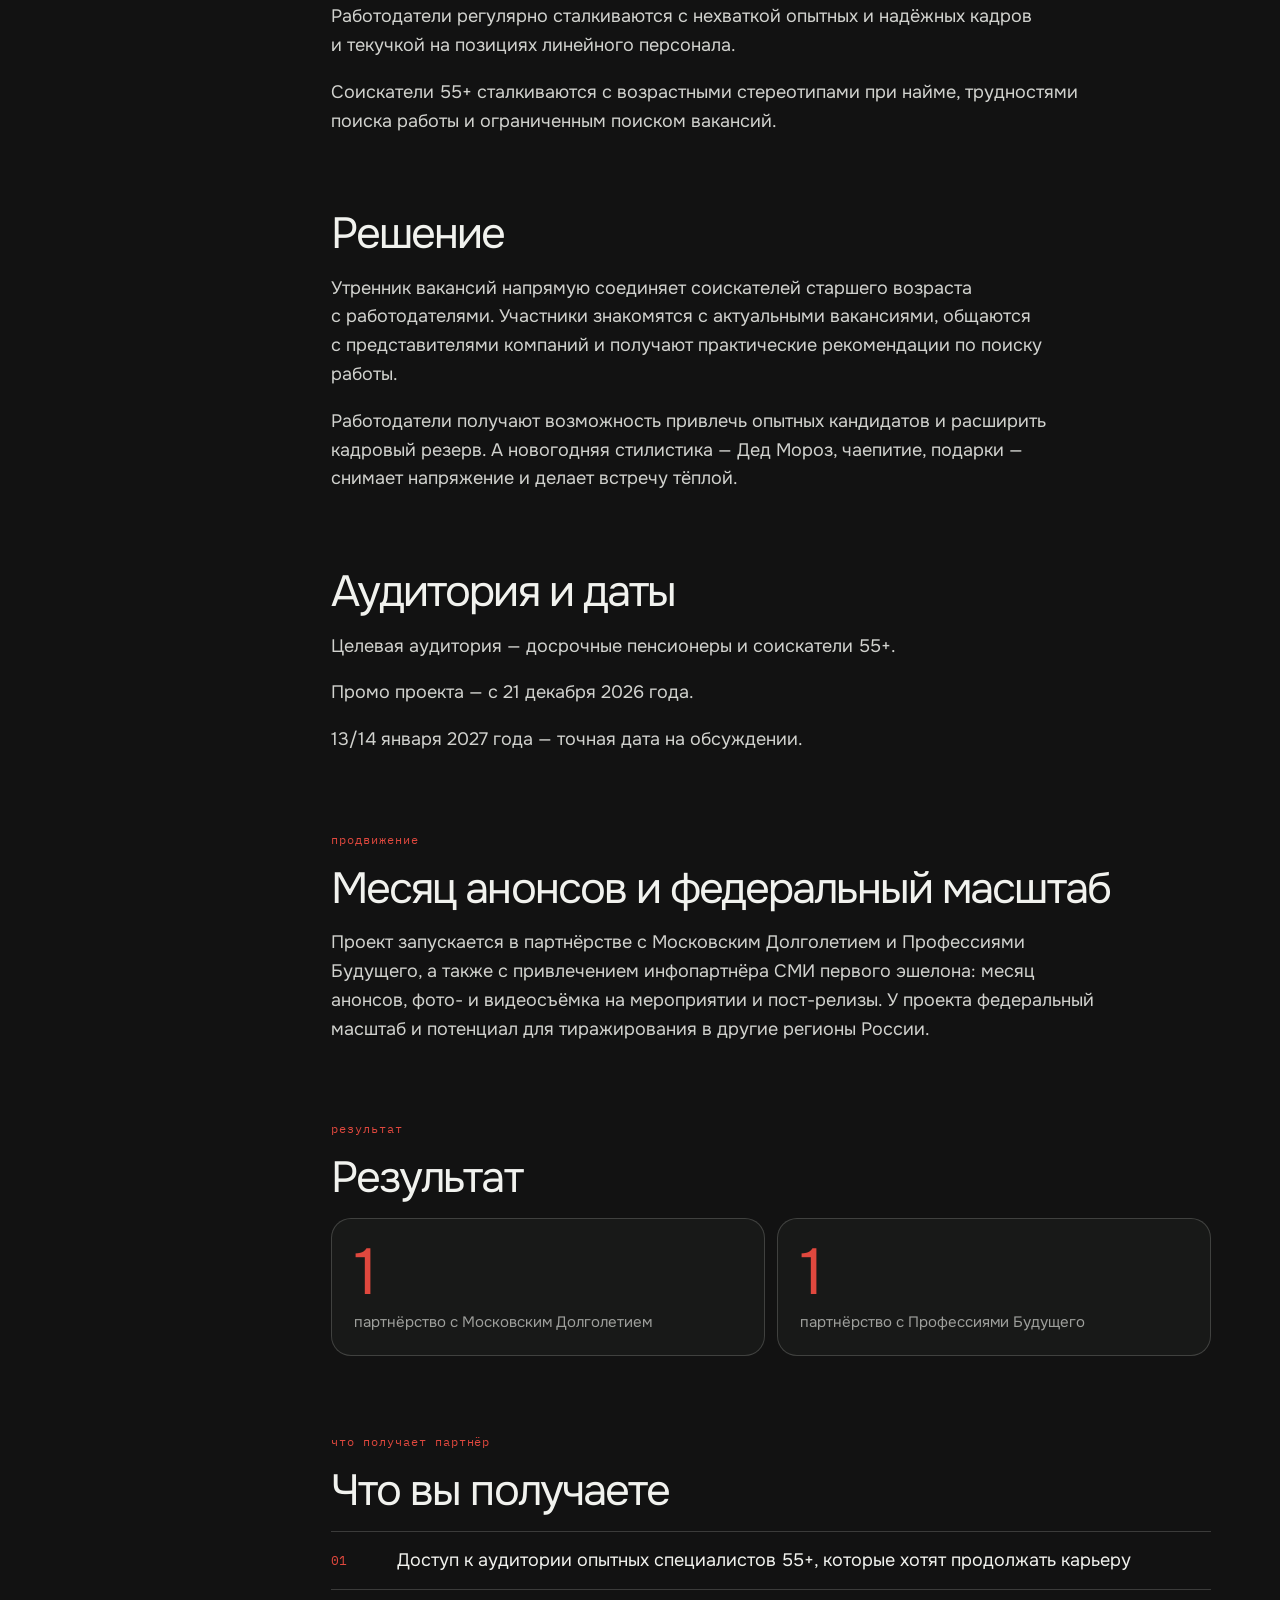
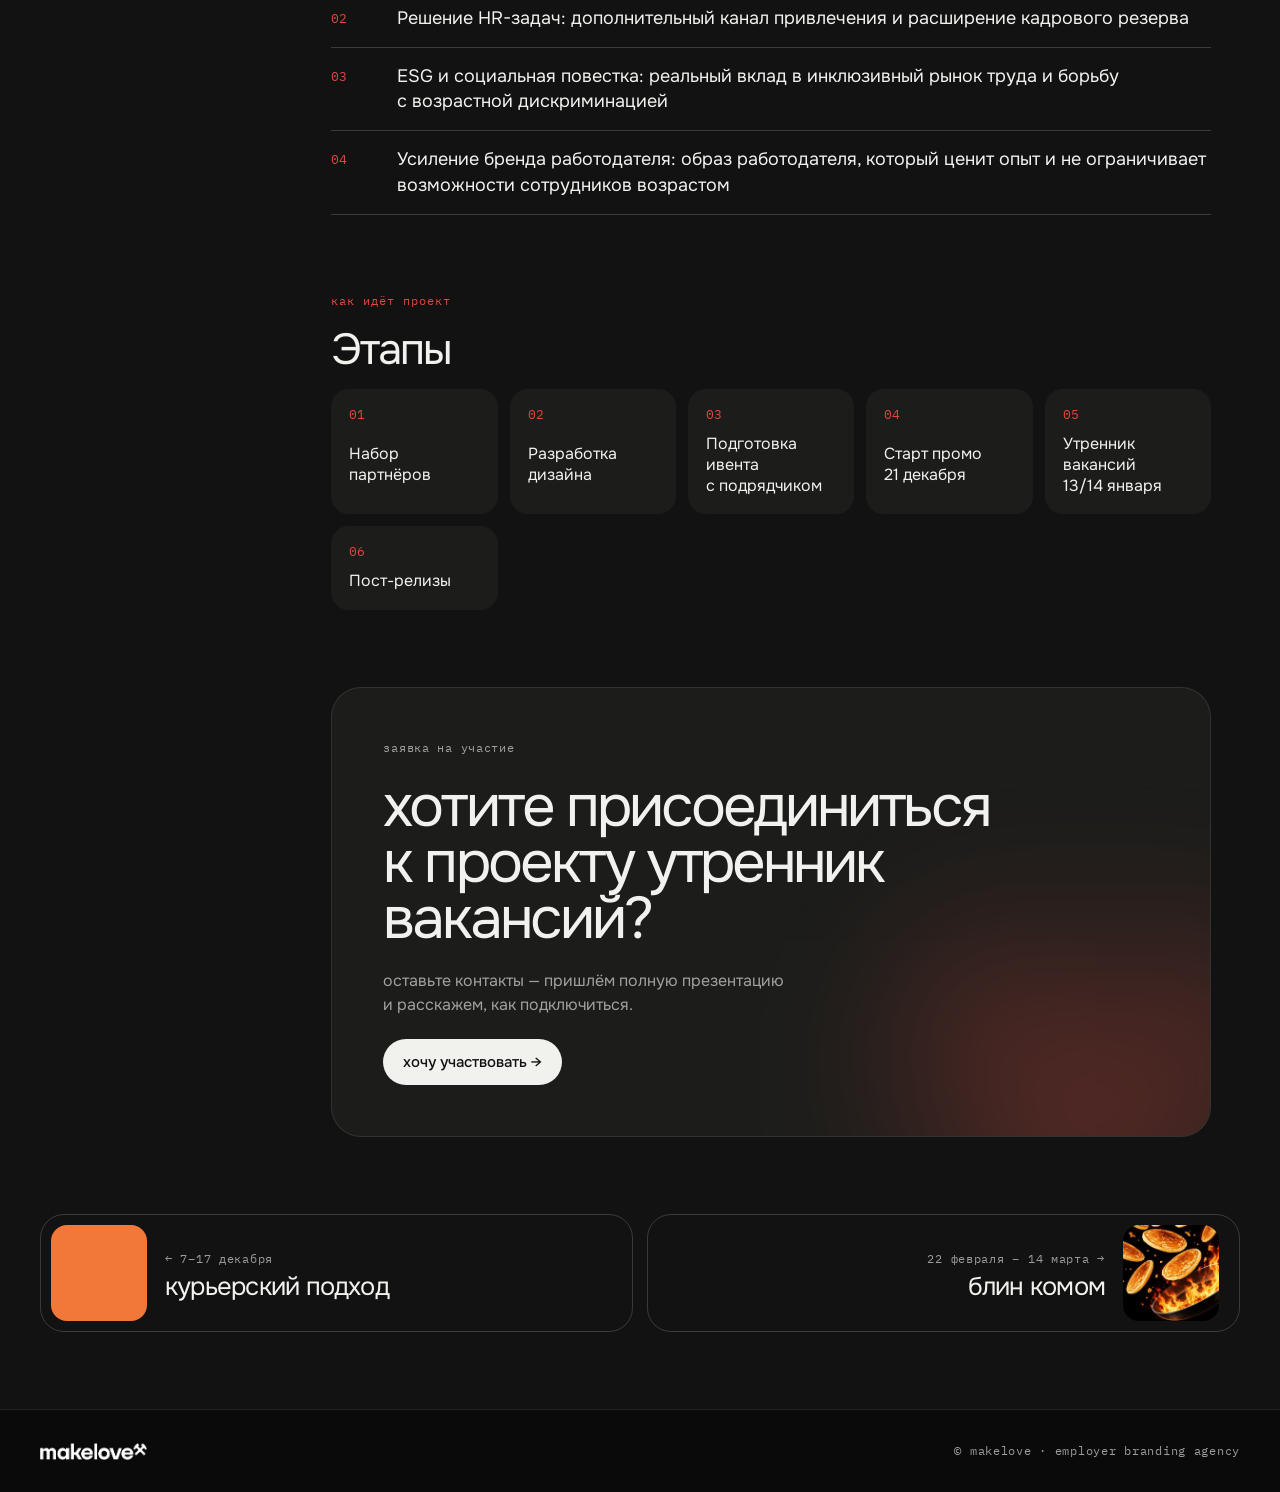
==== commit 11b989b0: "Правки по доку «вайбкод»: шапка лесенкой, календарь наверх, тексты коллаб, страница кодинга, рефы лу" ====
--- a/kollab.html
+++ b/kollab.html
@@ -18,15 +18,16 @@
 .crumbs a{font-size:14px;color:var(--mute);text-decoration:none}
 .crumbs a:hover{color:var(--ink)}
 .k-title{font-size:clamp(52px,9vw,148px);letter-spacing:-.065em;line-height:.88}
-.k-sub{font-size:clamp(18px,1.8vw,24px);color:var(--kacc);letter-spacing:-.01em;margin-top:-6px}
+.k-sub{font-size:clamp(18px,1.8vw,24px);color:var(--kacc);letter-spacing:-.01em;line-height:1.3;margin:0}
 .k-row{display:grid;gap:24px;align-items:end}
-@media (min-width:980px){.k-row{grid-template-columns:minmax(0,1fr) auto}}
+@media (min-width:980px){.k-row{grid-template-columns:minmax(0,1fr) auto;align-items:stretch}}
 .facts{display:grid;grid-template-columns:repeat(auto-fit,minmax(170px,1fr));border-top:1px solid var(--line-2);border-bottom:1px solid var(--line-2)}
-.facts div{padding:14px 18px 14px 0;display:grid;gap:3px}
+.facts div{padding:14px 18px 14px 0;display:grid;gap:3px;align-content:start}
 .facts div+div{padding-left:18px;border-left:1px solid var(--line-2)}
 .facts b{font-weight:400;font-size:18px;letter-spacing:-.01em;line-height:1.25}
 @media (max-width:620px){.facts div+div{border-left:0;padding-left:0;border-top:1px solid var(--line-2)}}
-.acts{display:flex;flex-wrap:wrap;gap:10px}
+.acts{display:flex;flex-direction:column;justify-content:space-between;gap:10px}
+.acts .btn{justify-content:center;text-align:center}
 .btn-ghost{background:transparent;color:var(--ink);box-shadow:inset 0 0 0 1px var(--line-2)}
 .btn-ghost:hover{box-shadow:inset 0 0 0 1px var(--ink);background:transparent;color:var(--ink)}
 .btn[aria-disabled=true]{opacity:.45;pointer-events:none}
@@ -51,6 +52,10 @@
 .blk h3{font-size:clamp(30px,3.4vw,48px);letter-spacing:-.045em;line-height:1;text-transform:none}
 .blk p{font-size:18px;line-height:1.6;color:color-mix(in srgb,var(--ink) 86%,transparent);max-width:64ch}
 .blk .eyebrow{font-family:var(--mono);font-size:12px;letter-spacing:.08em;color:var(--kacc)}
+.mood{margin:8px 0 0;display:grid;grid-template-columns:repeat(3,1fr);gap:10px}
+.mood img{width:100%;aspect-ratio:3/4;object-fit:cover;border-radius:16px;background:var(--surface)}
+.mood figcaption{grid-column:1/-1;color:var(--faint);font-size:12px}
+@media (max-width:620px){.mood{grid-template-columns:1fr 1fr}}
 .quote{border-left:3px solid var(--kacc);padding:6px 0 6px 22px;font-size:clamp(20px,2vw,26px);line-height:1.35;letter-spacing:-.02em;max-width:40ch}
 .kpi{display:grid;grid-template-columns:repeat(auto-fit,minmax(200px,1fr));gap:12px}
 .kpi div{border:1px solid var(--line-2);border-radius:20px;padding:22px;display:grid;gap:6px;background:var(--card-bg)}
@@ -84,8 +89,8 @@
   <div class="wrap">
     <a href="index.html" aria-label="makelove"><img class="logo logo-l" src="img/wordmark_dark.png" alt="makelove"><img class="logo logo-d" src="img/wordmark.png" alt="makelove"></a>
     <nav class="nav">
+      <a href="index.html#kalendar">календарь</a>
       <a href="index.html#kollaby">коллаборации</a>
-      <a href="index.html#kalendar">календарь</a>
       <a class="btn" href="index.html#zayavka" data-apply>оставить заявку</a>
     </nav>
   </div>
@@ -115,8 +120,8 @@
   const keyLine = c.keyNote ? `${c.keyNote}` : (c.keys && c.keys.length ? "отмечены в календаре" : "—");
 
   const sections = P ? [
-    ...P.sections.map((s,n) => ({ id:`s${n}`, h:s.h, html:`<div class="blk" id="s${n}"><span class="eyebrow">${esc(s.h)}</span><h3>${esc(s.title)}</h3>${s.p.map(p => `<p>${esc(p)}</p>`).join("")}${s.quote ? `<p class="quote">${esc(s.quote)}</p>` : ""}</div>` })),
-    P.kpi && { id:"kpi", h:"результаты", html:`<div class="blk" id="kpi"><span class="eyebrow">результаты</span><h3>Что будет на выходе</h3><div class="kpi">${P.kpi.map(([n,t]) => `<div><b>${esc(n)}</b><span>${esc(t)}</span></div>`).join("")}</div></div>` },
+    ...P.sections.map((s,n) => ({ id:`s${n}`, h:s.h, html:`<div class="blk" id="s${n}">${s.big ? `<h3>${esc(s.h[0].toUpperCase() + s.h.slice(1))}</h3>` : `<span class="eyebrow">${esc(s.h)}</span>${s.title ? `<h3>${esc(s.title)}</h3>` : ""}`}${s.p.map(p => `<p>${esc(p)}</p>`).join("")}${s.quote ? `<p class="quote">${esc(s.quote)}</p>` : ""}${s.mood ? `<figure class="mood">${s.mood.map(m => `<img src="${m}" alt="" loading="lazy">`).join("")}${s.moodNote ? `<figcaption class="mono">${esc(s.moodNote)}</figcaption>` : ""}</figure>` : ""}</div>` })),
+    P.kpi && { id:"kpi", h:"результат", html:`<div class="blk" id="kpi"><span class="eyebrow">результат</span><h3>Результат</h3><div class="kpi">${P.kpi.map(([n,t]) => `<div><b>${esc(n)}</b><span>${esc(t)}</span></div>`).join("")}</div></div>` },
     { id:"gets", h:"что получает партнёр", html:`<div class="blk" id="gets"><span class="eyebrow">что получает партнёр</span><h3>Что вы получаете</h3><ul class="gets">${P.gets.map((g,n) => `<li><span>0${n+1}</span>${esc(g)}</li>`).join("")}</ul></div>` },
     c.op && { id:"steps", h:"как идёт проект", html:`<div class="blk" id="steps"><span class="eyebrow">как идёт проект</span><h3>Этапы</h3><ol class="steps">${c.op.steps.map((s,n) => `<li><span>0${n+1}</span>${esc(s)}</li>`).join("")}</ol></div>` }
   ].filter(Boolean) : [];
@@ -126,11 +131,12 @@
     <div class="hm" aria-hidden="true"></div>
     <div class="wrap">
       <div class="crumbs"><a href="index.html#kollaby">← все коллаборации</a><span class="mono">коллаборация · ${monthsLabel(c)} ${YEAR}${c.status==="draft" ? " · в разработке" : ""}</span></div>
-      <div><h1 class="k-title">${esc(qt(c))}</h1><p class="k-sub" style="margin-top:14px">${esc(c.sub)}</p></div>
+      <div><h1 class="k-title">${esc(qt(c))}</h1><p class="k-sub" style="margin-top:14px">${c.with ? `${esc(c.with)} (${esc(c.sub)})` : esc(c.sub)}</p></div>
       <div class="k-row">
         <div class="facts">
           <div><span class="mono">период</span><b>${periodFull(c)}</b></div>
           <div><span class="mono">формат</span><b>${esc(c.format)}</b></div>
+          ${c.geo ? `<div><span class="mono">география</span><b>${esc(c.geo)}</b></div>` : ""}
           <div><span class="mono">ключевые даты</span><b>${esc(keyLine)}</b></div>
           <div><span class="mono">стоимость</span><b>${priceShown(c) ? esc(c.price.value) + " ₽" : "по запросу"}</b></div>
         </div>
@@ -143,7 +149,6 @@
   </section>
 
   <section class="k-op"><div class="wrap">
-    <div class="k-op-head"><span class="mono">onepager · 16:9</span><span class="mono">${pdf ? "кнопка и qr в pdf ведут на эту страницу" : ""}</span></div>
     ${c.op ? `<div class="op-fit">${renderOnePager(c)}</div>` : `<div class="op-empty"><div><b>onepager готовится</b>соберём его из презентации проекта</div></div>`}
   </div></section>
 
@@ -153,7 +158,7 @@
       <div class="lr-body">
         <p class="lead">${esc(P.lead)}</p>
         ${sections.map(s => s.html).join("")}
-        <div class="k-cta"><div class="hm" aria-hidden="true"></div><span class="mono">заявка на участие</span><h3>хотите в ${esc(qt(c))}?</h3><p style="color:var(--mute);max-width:44ch">оставьте контакты — пришлём полную презентацию и расскажем, как подключиться.</p><a class="btn" style="justify-self:start" href="index.html#zayavka" data-apply>хочу участвовать →</a></div>
+        <div class="k-cta"><div class="hm" aria-hidden="true"></div><span class="mono">заявка на участие</span><h3>хотите присоединиться к проекту ${esc(qt(c))}?</h3><p style="color:var(--mute);max-width:44ch">оставьте контакты — пришлём полную презентацию и расскажем, как подключиться.</p><a class="btn" style="justify-self:start" href="index.html#zayavka" data-apply>хочу участвовать →</a></div>
       </div>
     </div>` : `<div class="lr"><span class="mono">о проекте</span><div class="lr-body short-only"><p>${esc(c.short)}</p><p style="color:var(--mute);font-size:17px">подробное описание появится здесь, когда будет готова презентация проекта.</p><a class="btn" style="justify-self:start" href="index.html#zayavka" data-apply>хочу участвовать →</a></div></div>`}
 
--- a/site.css
+++ b/site.css
@@ -72,7 +72,7 @@
 .stats{display:none}
 /* v2/v3: big poster hero with numbers */
 body:not(.v1) .hero .wrap{grid-template-columns:1fr;padding-block:clamp(40px,6vw,96px) clamp(28px,3.6vw,48px)}
-body:not(.v1) .hero h1{font-size:clamp(64px,13.5vw,212px);letter-spacing:-.07em}
+body:not(.v1) .hero h1{font-size:clamp(38px,9.4vw,150px);letter-spacing:-.07em}
 body:not(.v1) .hero-side{grid-template-columns:1fr;gap:24px}
 @media (min-width:900px){body:not(.v1) .hero-side{grid-template-columns:minmax(0,1fr) auto;align-items:end}}
 body:not(.v1) .stats{display:flex;gap:clamp(20px,3vw,48px)}
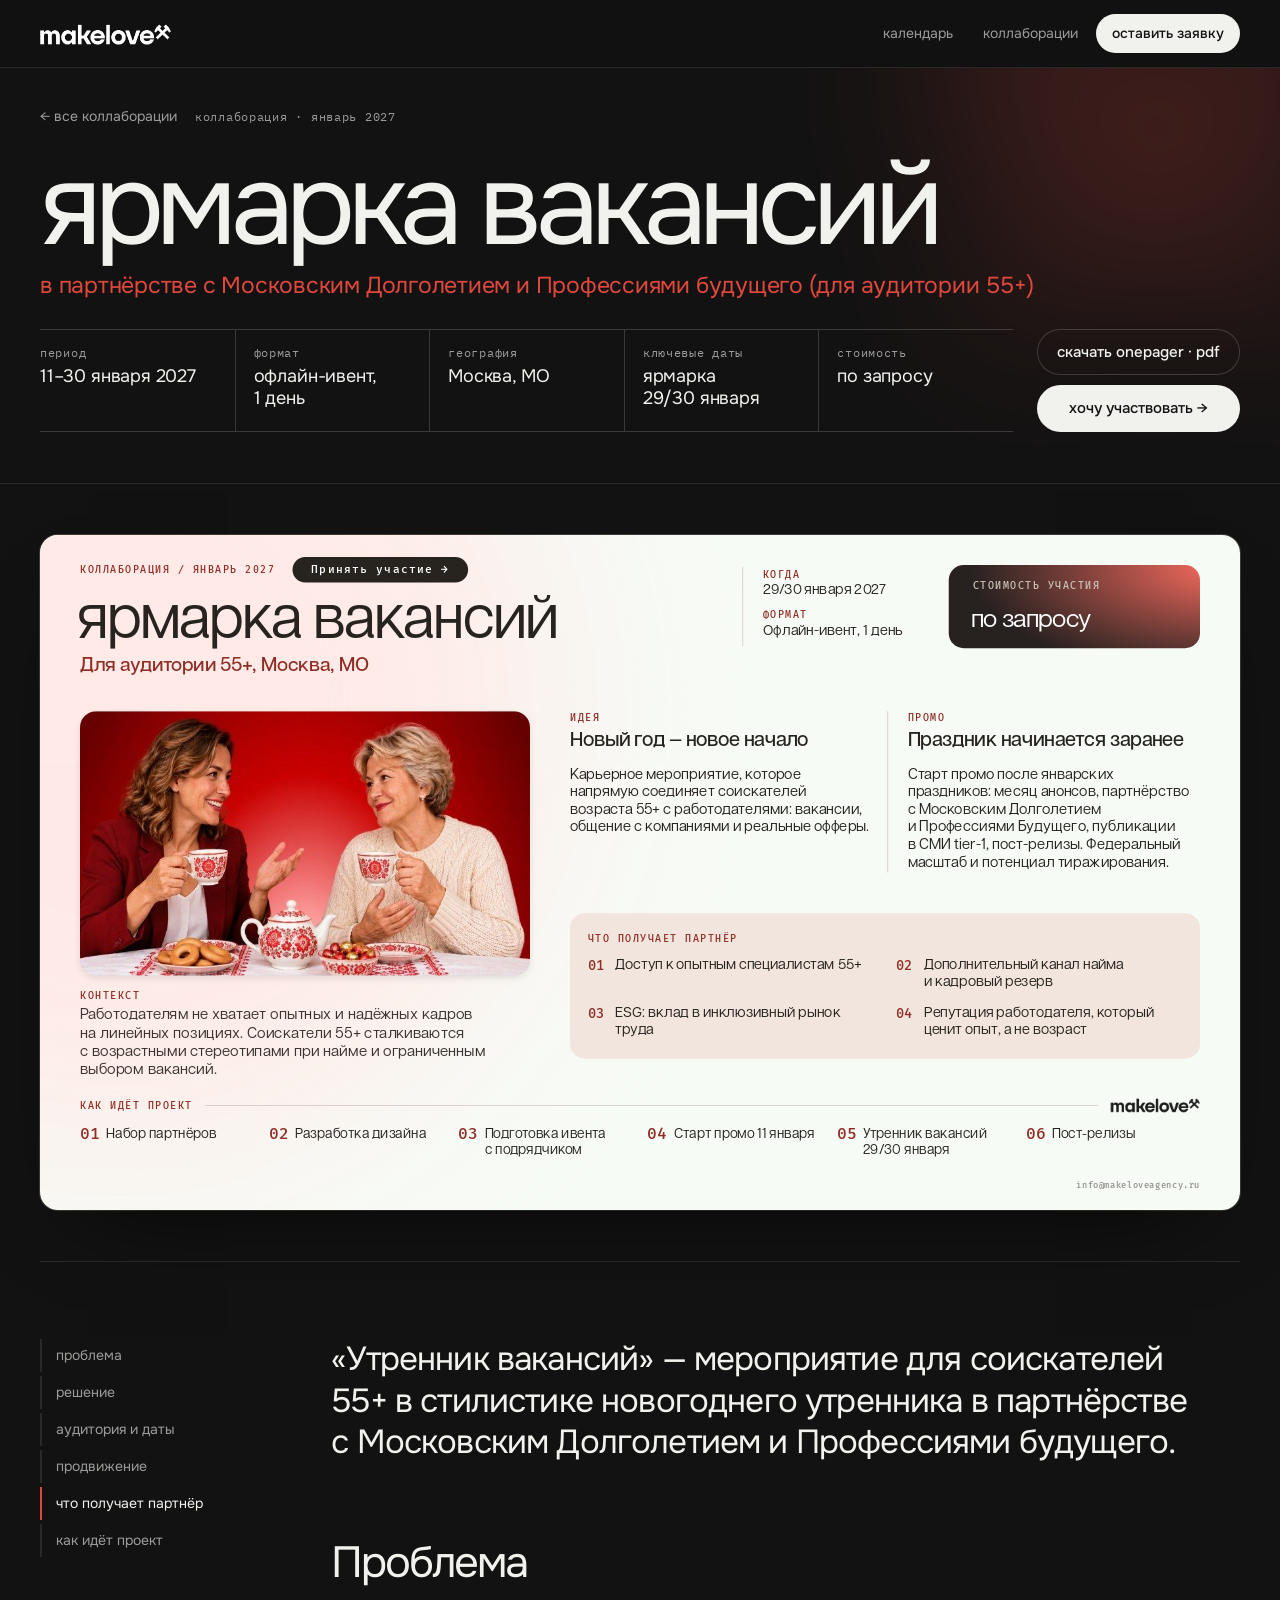
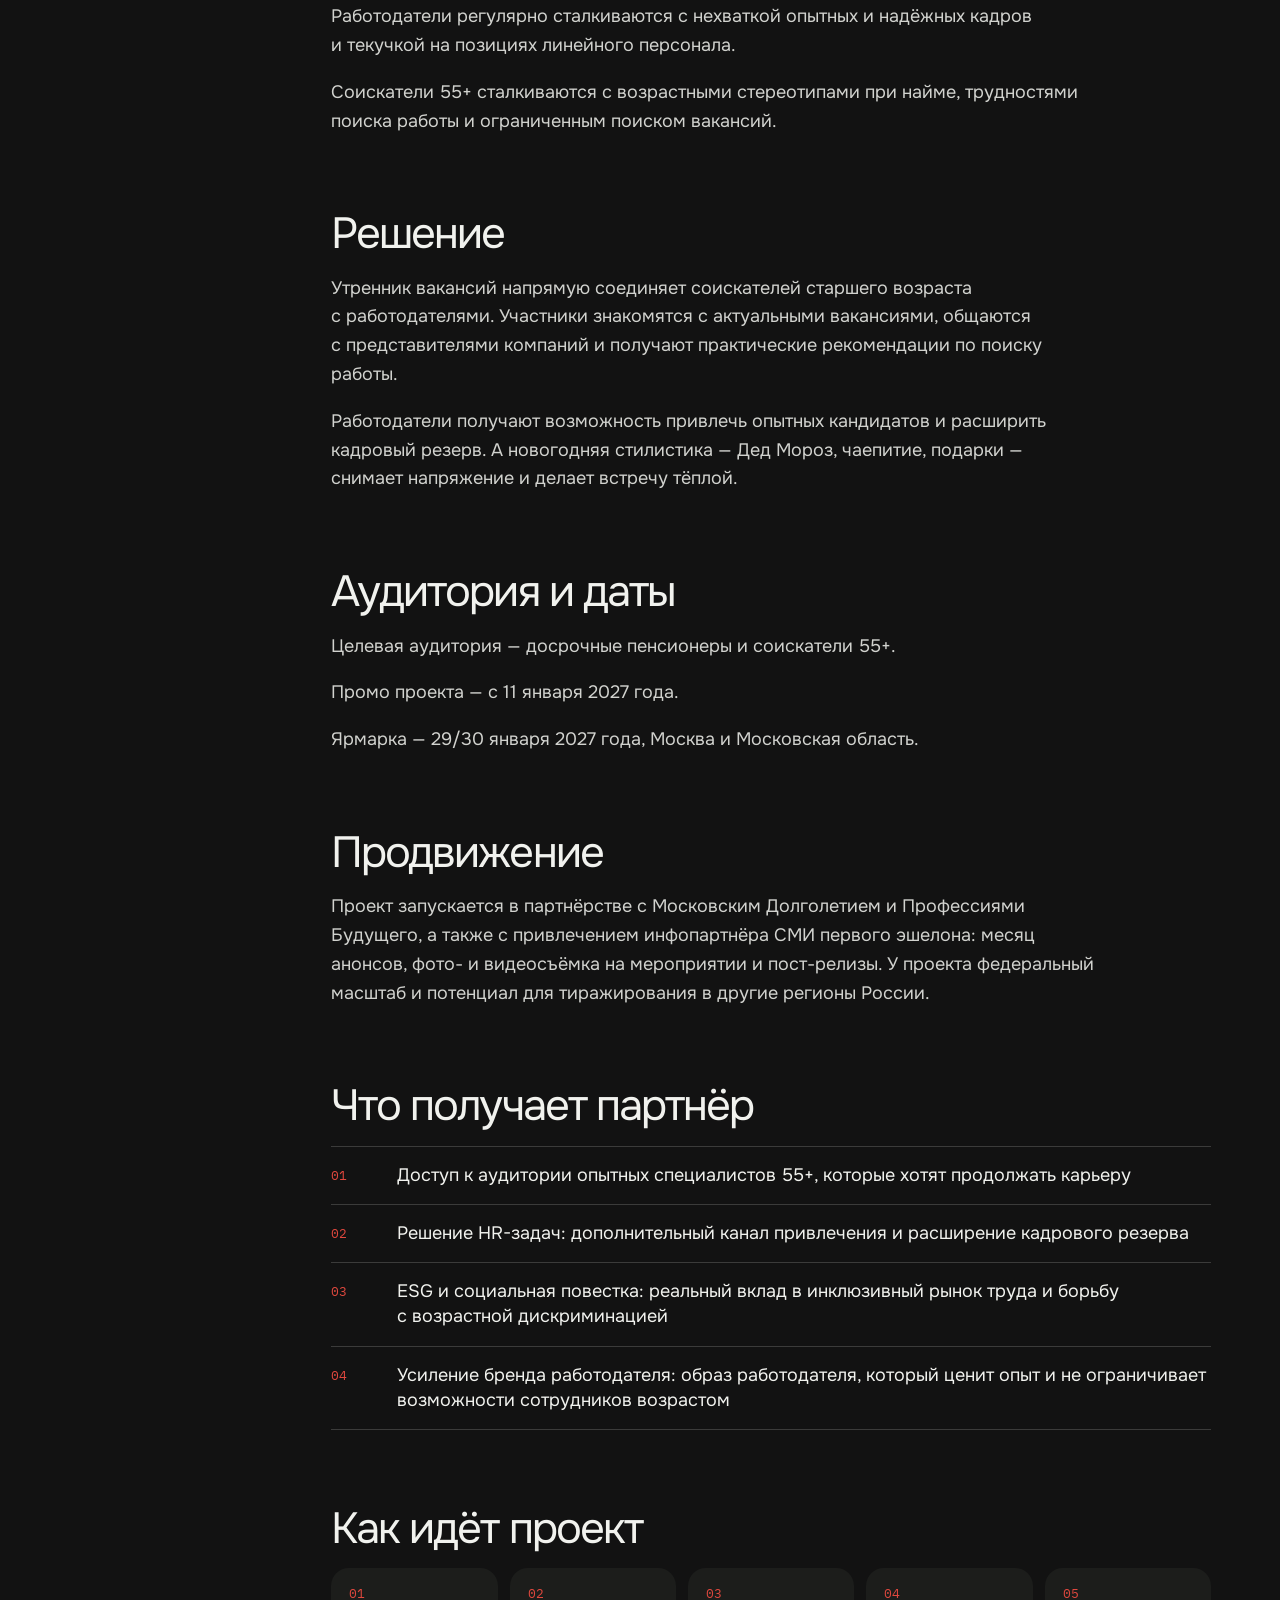
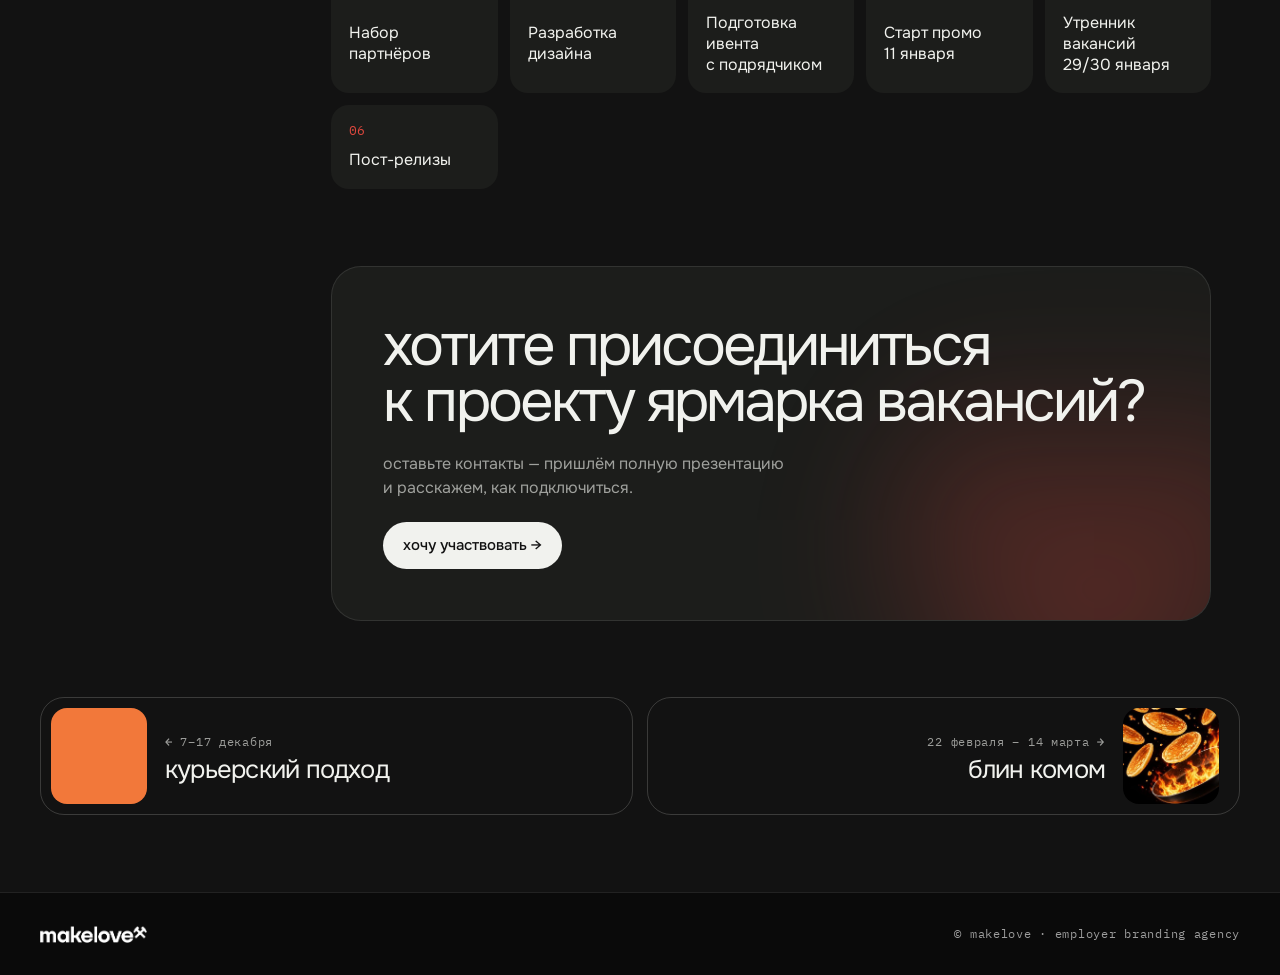
==== commit c4dd6956: "Вахтинг вместо «Отпуска наоборот» (закрыт, блюр), тексты по OnePager'ам 10–13, заголовки секций = ме" ====
--- a/kollab.html
+++ b/kollab.html
@@ -5,8 +5,15 @@
 <meta name="viewport" content="width=device-width,initial-scale=1">
 <title>коллаборация — makelove × вы</title>
 <link rel="icon" type="image/png" href="img/hammer_mask.png">
-<link rel="preconnect" href="https://fonts.gstatic.com" crossorigin>
-<link rel="stylesheet" href="https://fonts.googleapis.com/css2?family=IBM+Plex+Mono:wght@400;500&display=swap" media="print" onload="this.media='all'">
+<link rel="preload" href="fonts/Onest-Light.woff" as="font" type="font/woff" crossorigin>
+<link rel="preload" href="fonts/Onest-Regular.woff" as="font" type="font/woff" crossorigin>
+<link rel="preload" href="fonts/Onest-Medium.woff" as="font" type="font/woff" crossorigin>
+<link rel="preload" href="fonts/IBMPlexMono-400-cyr.woff2" as="font" type="font/woff2" crossorigin>
+<link rel="preload" href="fonts/IBMPlexMono-500-cyr.woff2" as="font" type="font/woff2" crossorigin>
+<link rel="preload" href="fonts/ArticulatCF-Light.woff" as="font" type="font/woff" crossorigin>
+<link rel="preload" href="fonts/ArticulatCF-Regular.woff" as="font" type="font/woff" crossorigin>
+<link rel="preload" href="fonts/ArticulatCF-Medium.woff" as="font" type="font/woff" crossorigin>
+<link rel="preload" href="fonts/FiraMono-Medium.woff" as="font" type="font/woff" crossorigin>
 <link rel="stylesheet" href="site.css">
 <link rel="stylesheet" href="op.css">
 <style>
@@ -119,11 +126,12 @@
   const P = c.page;
   const keyLine = c.keyNote ? `${c.keyNote}` : (c.keys && c.keys.length ? "отмечены в календаре" : "—");
 
+  const H = t => `<h3>${esc(t[0].toUpperCase() + t.slice(1))}</h3>`;   // заголовок секции = пункт бокового меню
   const sections = P ? [
-    ...P.sections.map((s,n) => ({ id:`s${n}`, h:s.h, html:`<div class="blk" id="s${n}">${s.big ? `<h3>${esc(s.h[0].toUpperCase() + s.h.slice(1))}</h3>` : `<span class="eyebrow">${esc(s.h)}</span>${s.title ? `<h3>${esc(s.title)}</h3>` : ""}`}${s.p.map(p => `<p>${esc(p)}</p>`).join("")}${s.quote ? `<p class="quote">${esc(s.quote)}</p>` : ""}${s.mood ? `<figure class="mood">${s.mood.map(m => `<img src="${m}" alt="" loading="lazy">`).join("")}${s.moodNote ? `<figcaption class="mono">${esc(s.moodNote)}</figcaption>` : ""}</figure>` : ""}</div>` })),
-    P.kpi && { id:"kpi", h:"результат", html:`<div class="blk" id="kpi"><span class="eyebrow">результат</span><h3>Результат</h3><div class="kpi">${P.kpi.map(([n,t]) => `<div><b>${esc(n)}</b><span>${esc(t)}</span></div>`).join("")}</div></div>` },
-    { id:"gets", h:"что получает партнёр", html:`<div class="blk" id="gets"><span class="eyebrow">что получает партнёр</span><h3>Что вы получаете</h3><ul class="gets">${P.gets.map((g,n) => `<li><span>0${n+1}</span>${esc(g)}</li>`).join("")}</ul></div>` },
-    c.op && { id:"steps", h:"как идёт проект", html:`<div class="blk" id="steps"><span class="eyebrow">как идёт проект</span><h3>Этапы</h3><ol class="steps">${c.op.steps.map((s,n) => `<li><span>0${n+1}</span>${esc(s)}</li>`).join("")}</ol></div>` }
+    ...P.sections.map((s,n) => ({ id:`s${n}`, h:s.h, html:`<div class="blk" id="s${n}">${H(s.h)}${s.p.map(p => `<p>${esc(p)}</p>`).join("")}${s.quote ? `<p class="quote">${esc(s.quote)}</p>` : ""}${s.mood ? `<figure class="mood">${s.mood.map(m => `<img src="${m}" alt="" loading="lazy">`).join("")}${s.moodNote ? `<figcaption class="mono">${esc(s.moodNote)}</figcaption>` : ""}</figure>` : ""}</div>` })),
+    P.kpi && { id:"kpi", h:"результат", html:`<div class="blk" id="kpi">${H("результат")}<div class="kpi">${P.kpi.map(([n,t]) => `<div><b>${esc(n)}</b><span>${esc(t)}</span></div>`).join("")}</div></div>` },
+    { id:"gets", h:"что получает партнёр", html:`<div class="blk" id="gets">${H("что получает партнёр")}<ul class="gets">${P.gets.map((g,n) => `<li><span>0${n+1}</span>${esc(g)}</li>`).join("")}</ul></div>` },
+    c.op && { id:"steps", h:"как идёт проект", html:`<div class="blk" id="steps">${H("как идёт проект")}<ol class="steps">${c.op.steps.map((s,n) => `<li><span>0${n+1}</span>${esc(s)}</li>`).join("")}</ol></div>` }
   ].filter(Boolean) : [];
 
   $("#page").innerHTML = `
@@ -158,7 +166,7 @@
       <div class="lr-body">
         <p class="lead">${esc(P.lead)}</p>
         ${sections.map(s => s.html).join("")}
-        <div class="k-cta"><div class="hm" aria-hidden="true"></div><span class="mono">заявка на участие</span><h3>хотите присоединиться к проекту ${esc(qt(c))}?</h3><p style="color:var(--mute);max-width:44ch">оставьте контакты — пришлём полную презентацию и расскажем, как подключиться.</p><a class="btn" style="justify-self:start" href="index.html#zayavka" data-apply>хочу участвовать →</a></div>
+        <div class="k-cta"><div class="hm" aria-hidden="true"></div><h3>хотите присоединиться к проекту ${esc(qt(c))}?</h3><p style="color:var(--mute);max-width:44ch">оставьте контакты — пришлём полную презентацию и расскажем, как подключиться.</p><a class="btn" style="justify-self:start" href="index.html#zayavka" data-apply>хочу участвовать →</a></div>
       </div>
     </div>` : `<div class="lr"><span class="mono">о проекте</span><div class="lr-body short-only"><p>${esc(c.short)}</p><p style="color:var(--mute);font-size:17px">подробное описание появится здесь, когда будет готова презентация проекта.</p><a class="btn" style="justify-self:start" href="index.html#zayavka" data-apply>хочу участвовать →</a></div></div>`}
 
--- a/site.css
+++ b/site.css
@@ -1,8 +1,12 @@
-@font-face{font-family:"Onest";src:url(fonts/Onest-Light.woff) format("woff");font-weight:300;font-display:swap}
-@font-face{font-family:"Onest";src:url(fonts/Onest-Regular.woff) format("woff");font-weight:400;font-display:swap}
-@font-face{font-family:"Onest";src:url(fonts/Onest-Medium.woff) format("woff");font-weight:500;font-display:swap}
-@font-face{font-family:"Onest";src:url(fonts/Onest-SemiBold.woff) format("woff");font-weight:600;font-display:swap}
-@font-face{font-family:"Fira Mono";src:url(fonts/FiraMono-Medium.woff) format("woff");font-weight:400 600;font-display:swap}
+@font-face{font-family:"IBM Plex Mono";src:url(fonts/IBMPlexMono-400-cyr.woff2) format("woff2");font-weight:400;font-display:block;unicode-range:U+0400-045F,U+0490-0491,U+04B0-04B1,U+2116}
+@font-face{font-family:"IBM Plex Mono";src:url(fonts/IBMPlexMono-400-lat.woff2) format("woff2");font-weight:400;font-display:block;unicode-range:U+0000-00FF,U+0131,U+0152-0153,U+02BB-02BC,U+02C6,U+02DA,U+02DC,U+2000-206F,U+20AC,U+20BD,U+2122,U+2190-2199,U+2212,U+FEFF,U+FFFD}
+@font-face{font-family:"IBM Plex Mono";src:url(fonts/IBMPlexMono-500-cyr.woff2) format("woff2");font-weight:500;font-display:block;unicode-range:U+0400-045F,U+0490-0491,U+04B0-04B1,U+2116}
+@font-face{font-family:"IBM Plex Mono";src:url(fonts/IBMPlexMono-500-lat.woff2) format("woff2");font-weight:500;font-display:block;unicode-range:U+0000-00FF,U+0131,U+0152-0153,U+02BB-02BC,U+02C6,U+02DA,U+02DC,U+2000-206F,U+20AC,U+20BD,U+2122,U+2190-2199,U+2212,U+FEFF,U+FFFD}
+@font-face{font-family:"Onest";src:url(fonts/Onest-Light.woff) format("woff");font-weight:300;font-display:block}
+@font-face{font-family:"Onest";src:url(fonts/Onest-Regular.woff) format("woff");font-weight:400;font-display:block}
+@font-face{font-family:"Onest";src:url(fonts/Onest-Medium.woff) format("woff");font-weight:500;font-display:block}
+@font-face{font-family:"Onest";src:url(fonts/Onest-SemiBold.woff) format("woff");font-weight:600;font-display:block}
+@font-face{font-family:"Fira Mono";src:url(fonts/FiraMono-Medium.woff) format("woff");font-weight:400 600;font-display:block}
 
 :root{
   --bg:#FFFFFF; --ink:#1D1D1D; --mute:rgba(29,29,29,.62); --faint:rgba(29,29,29,.40);
--- a/op.css
+++ b/op.css
@@ -1,7 +1,7 @@
-@font-face{font-family:"Fira Mono";src:url(fonts/FiraMono-Medium.woff) format("woff");font-weight:400 600;font-display:swap}
-@font-face{font-family:"Articulat CF";src:url(fonts/ArticulatCF-Light.woff) format("woff");font-weight:300;font-display:swap}
-@font-face{font-family:"Articulat CF";src:url(fonts/ArticulatCF-Regular.woff) format("woff");font-weight:400;font-display:swap}
-@font-face{font-family:"Articulat CF";src:url(fonts/ArticulatCF-Medium.woff) format("woff");font-weight:500;font-display:swap}
+@font-face{font-family:"Fira Mono";src:url(fonts/FiraMono-Medium.woff) format("woff");font-weight:400 600;font-display:block}
+@font-face{font-family:"Articulat CF";src:url(fonts/ArticulatCF-Light.woff) format("woff");font-weight:300;font-display:block}
+@font-face{font-family:"Articulat CF";src:url(fonts/ArticulatCF-Regular.woff) format("woff");font-weight:400;font-display:block}
+@font-face{font-family:"Articulat CF";src:url(fonts/ArticulatCF-Medium.woff) format("woff");font-weight:500;font-display:block}
 /* OnePager 16:9 — 1920×1080, по макету Figma «one pager 16:9». Масштабируется контейнером .op-fit */
 .op{--lab:#7B5414;--acc:#FDB363;--box:#F2EBDD;--glow:#FFF1DE;--line:#CCC4B8;--ink:#272420;
   position:relative;width:1920px;height:1080px;overflow:hidden;background:#F7FBF6;color:var(--ink);
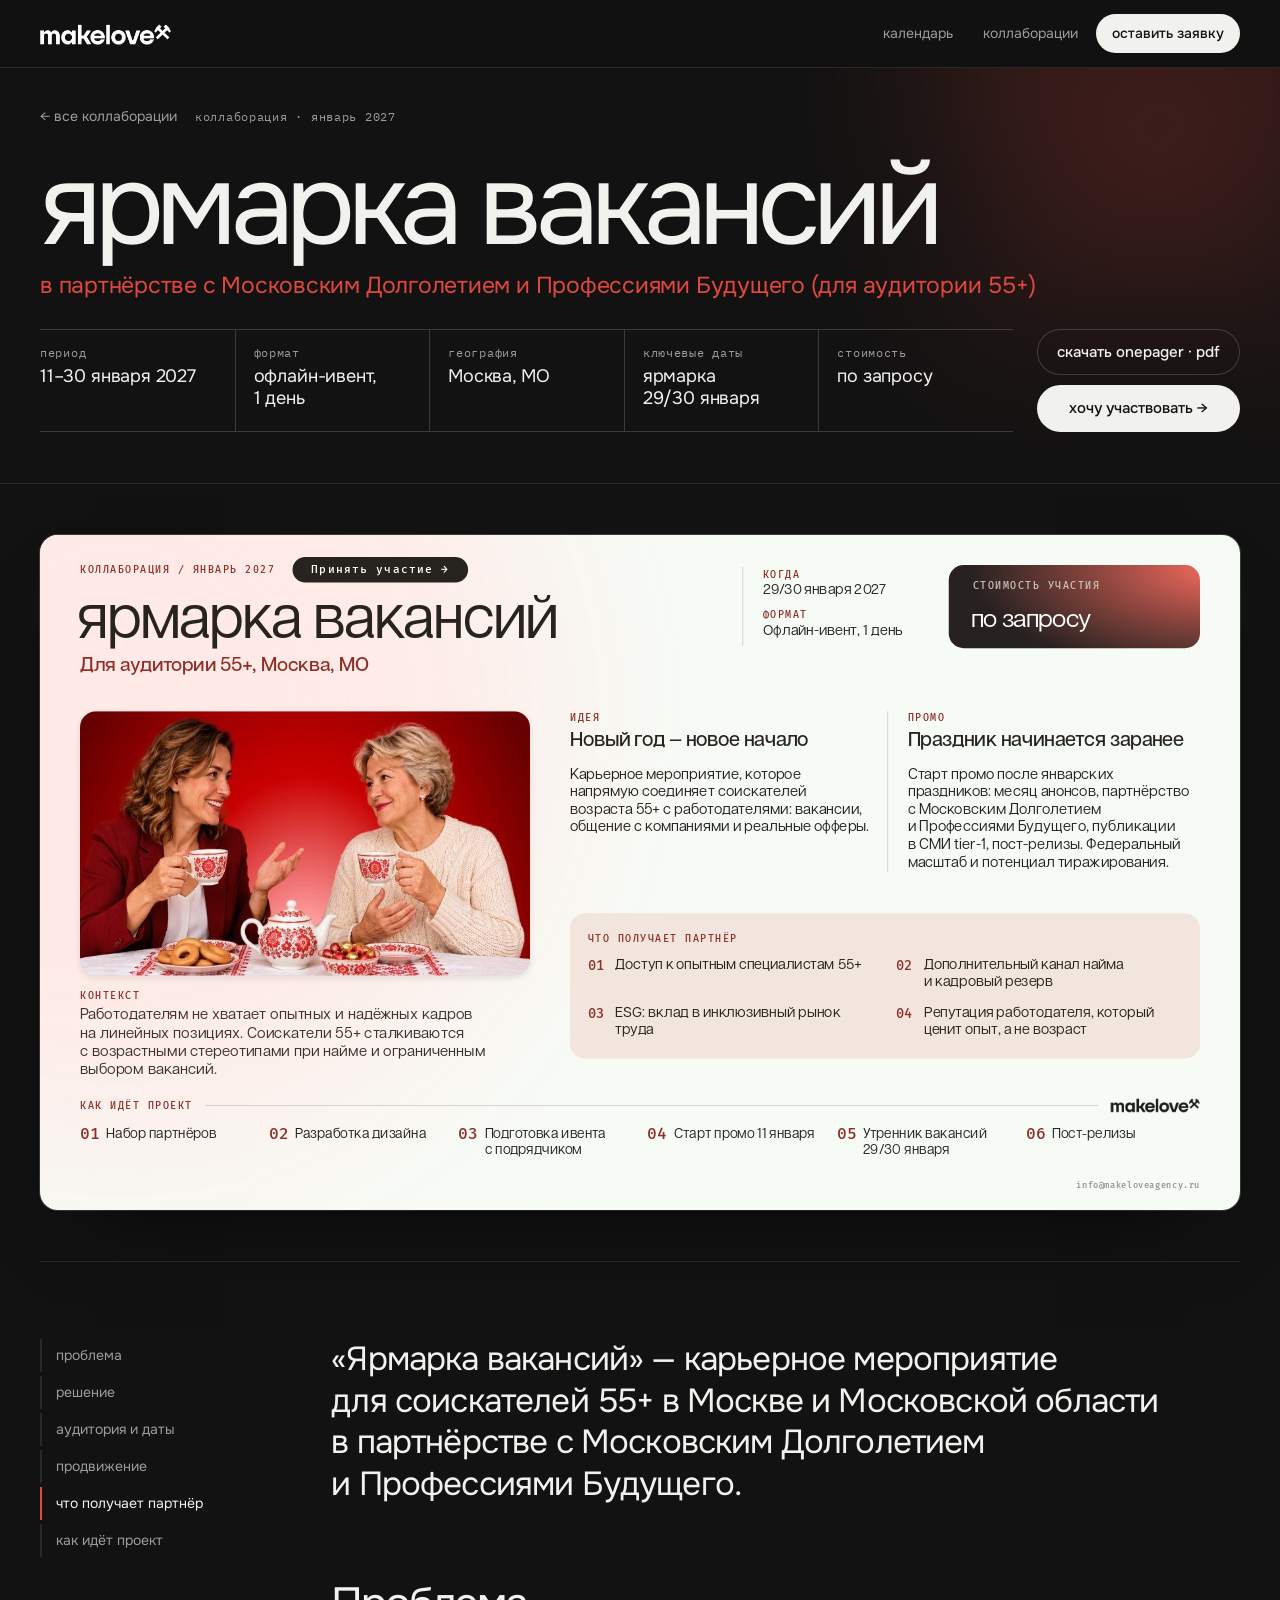
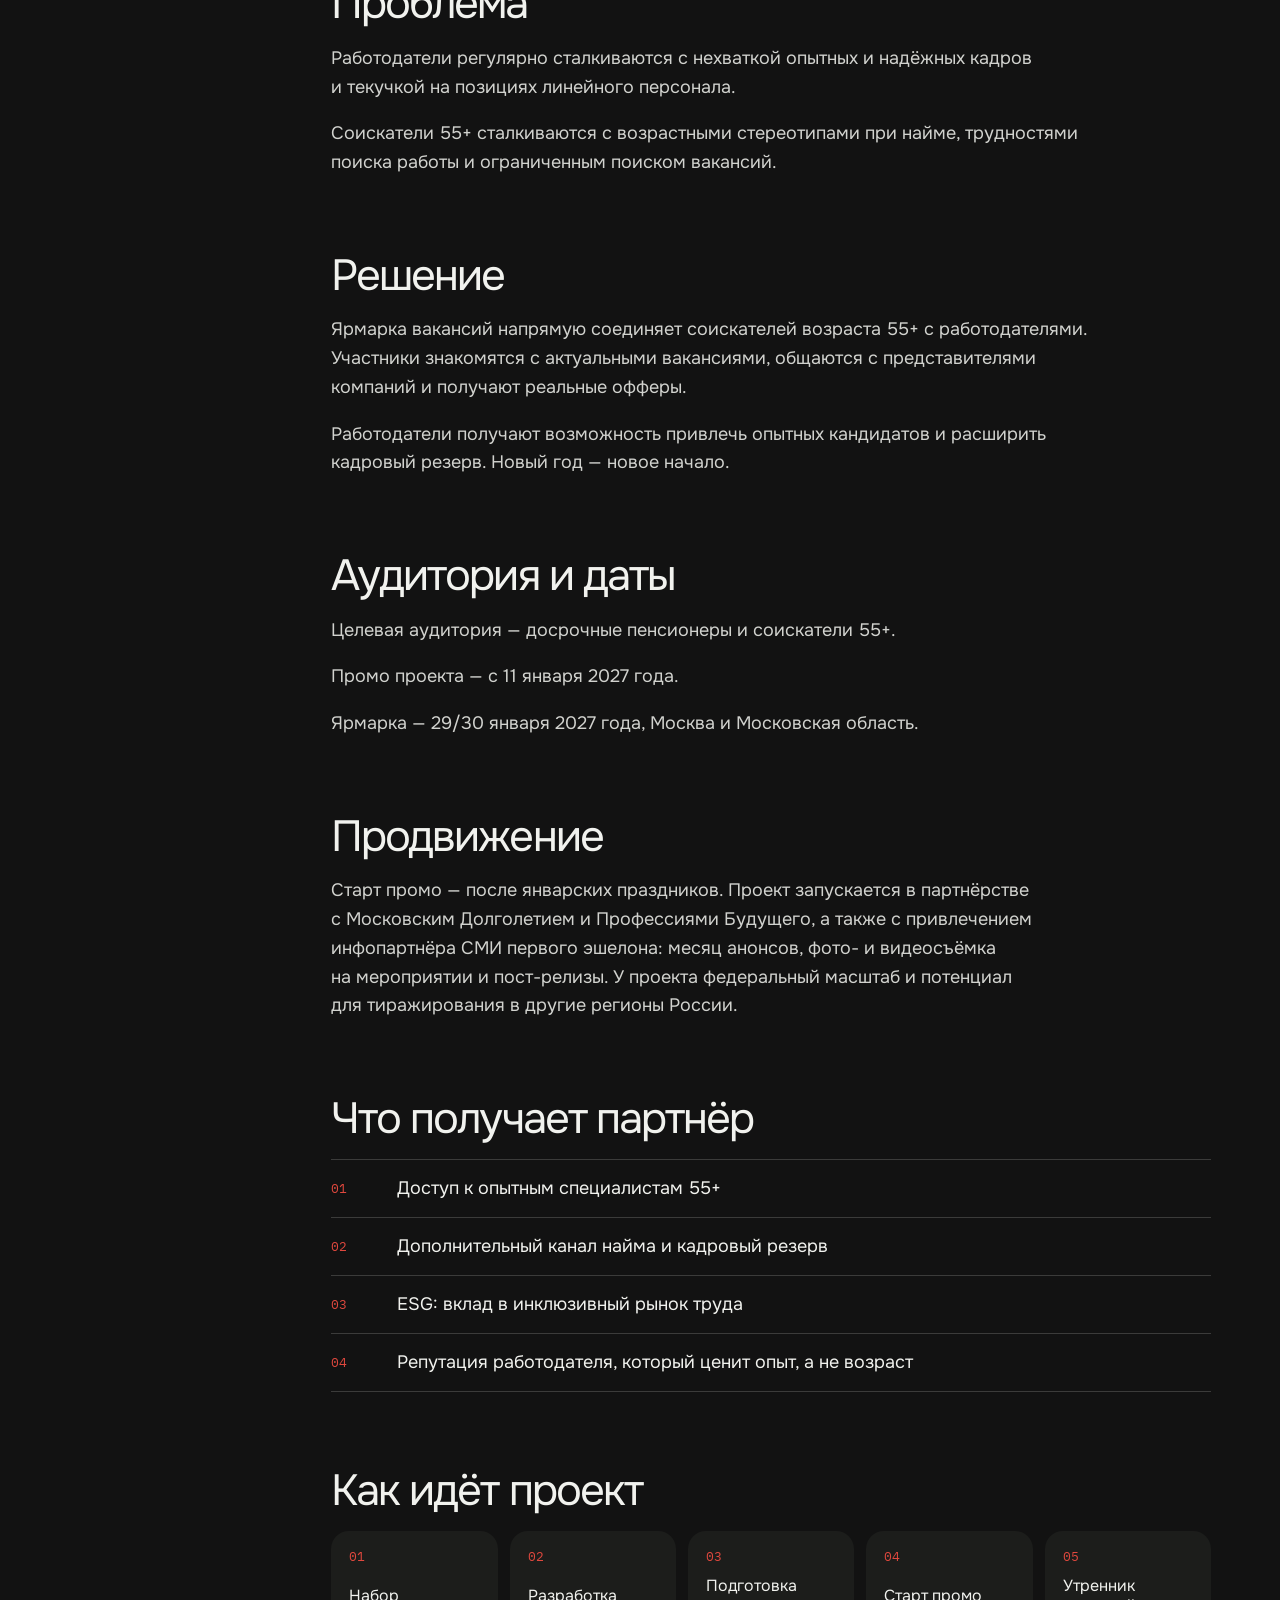
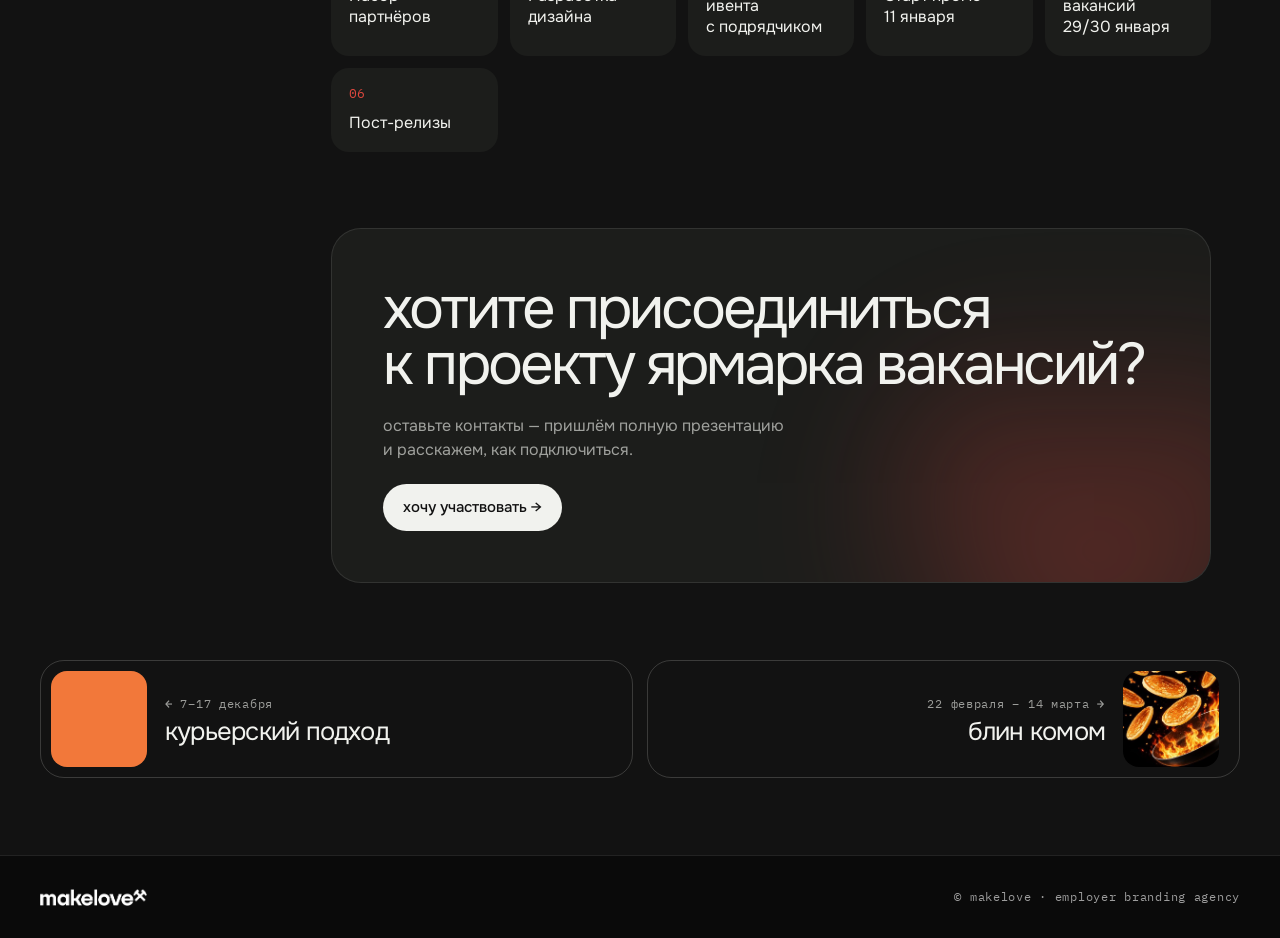
==== commit e30d88e0: "Названия, даты и описания — как в OnePager'ах: ярмарка вакансий, риллсы, воля и сила, месяцы в onepa" ====
--- a/kollab.html
+++ b/kollab.html
@@ -130,7 +130,7 @@
   const sections = P ? [
     ...P.sections.map((s,n) => ({ id:`s${n}`, h:s.h, html:`<div class="blk" id="s${n}">${H(s.h)}${s.p.map(p => `<p>${esc(p)}</p>`).join("")}${s.quote ? `<p class="quote">${esc(s.quote)}</p>` : ""}${s.mood ? `<figure class="mood">${s.mood.map(m => `<img src="${m}" alt="" loading="lazy">`).join("")}${s.moodNote ? `<figcaption class="mono">${esc(s.moodNote)}</figcaption>` : ""}</figure>` : ""}</div>` })),
     P.kpi && { id:"kpi", h:"результат", html:`<div class="blk" id="kpi">${H("результат")}<div class="kpi">${P.kpi.map(([n,t]) => `<div><b>${esc(n)}</b><span>${esc(t)}</span></div>`).join("")}</div></div>` },
-    { id:"gets", h:"что получает партнёр", html:`<div class="blk" id="gets">${H("что получает партнёр")}<ul class="gets">${P.gets.map((g,n) => `<li><span>0${n+1}</span>${esc(g)}</li>`).join("")}</ul></div>` },
+    { id:"gets", h:"что получает партнёр", html:`<div class="blk" id="gets">${H("что получает партнёр")}<ul class="gets">${(c.op ? c.op.gets : P.gets).map((g,n) => `<li><span>0${n+1}</span>${esc(g)}</li>`).join("")}</ul></div>` },
     c.op && { id:"steps", h:"как идёт проект", html:`<div class="blk" id="steps">${H("как идёт проект")}<ol class="steps">${c.op.steps.map((s,n) => `<li><span>0${n+1}</span>${esc(s)}</li>`).join("")}</ol></div>` }
   ].filter(Boolean) : [];
 
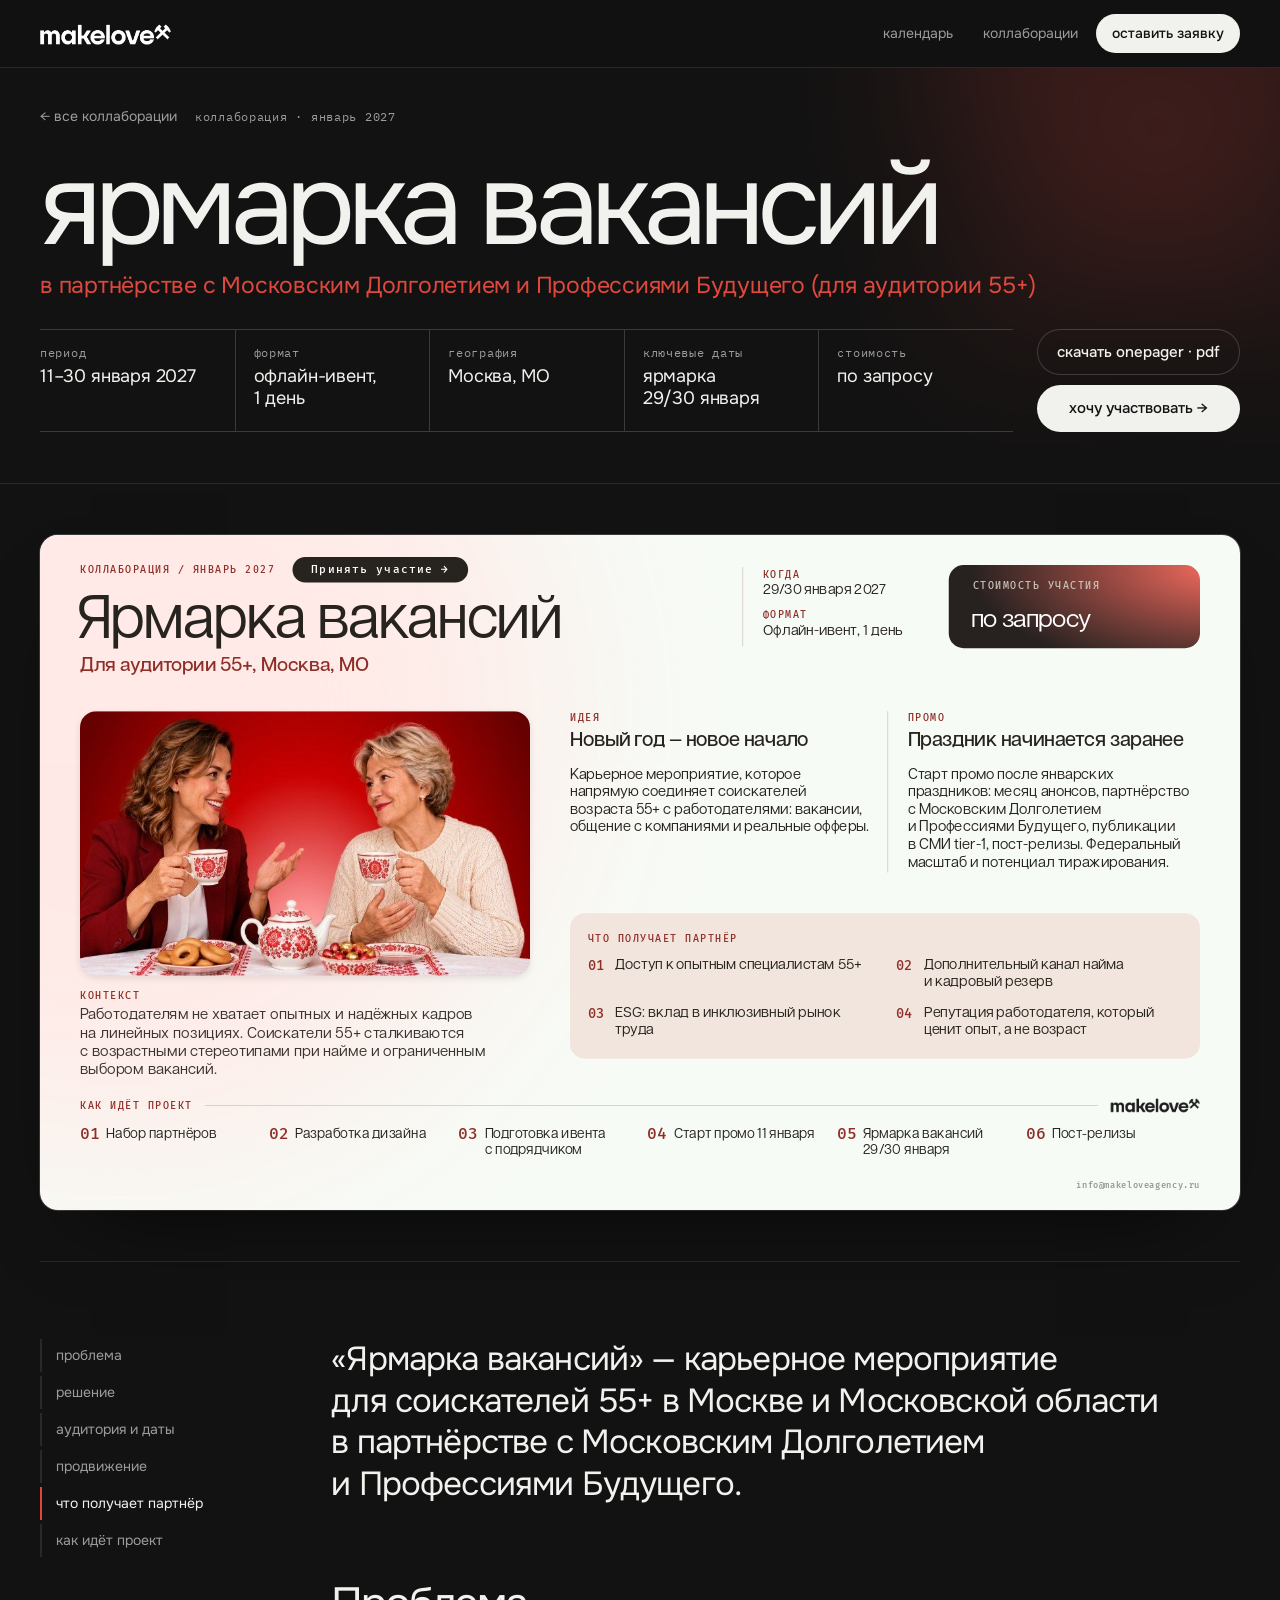
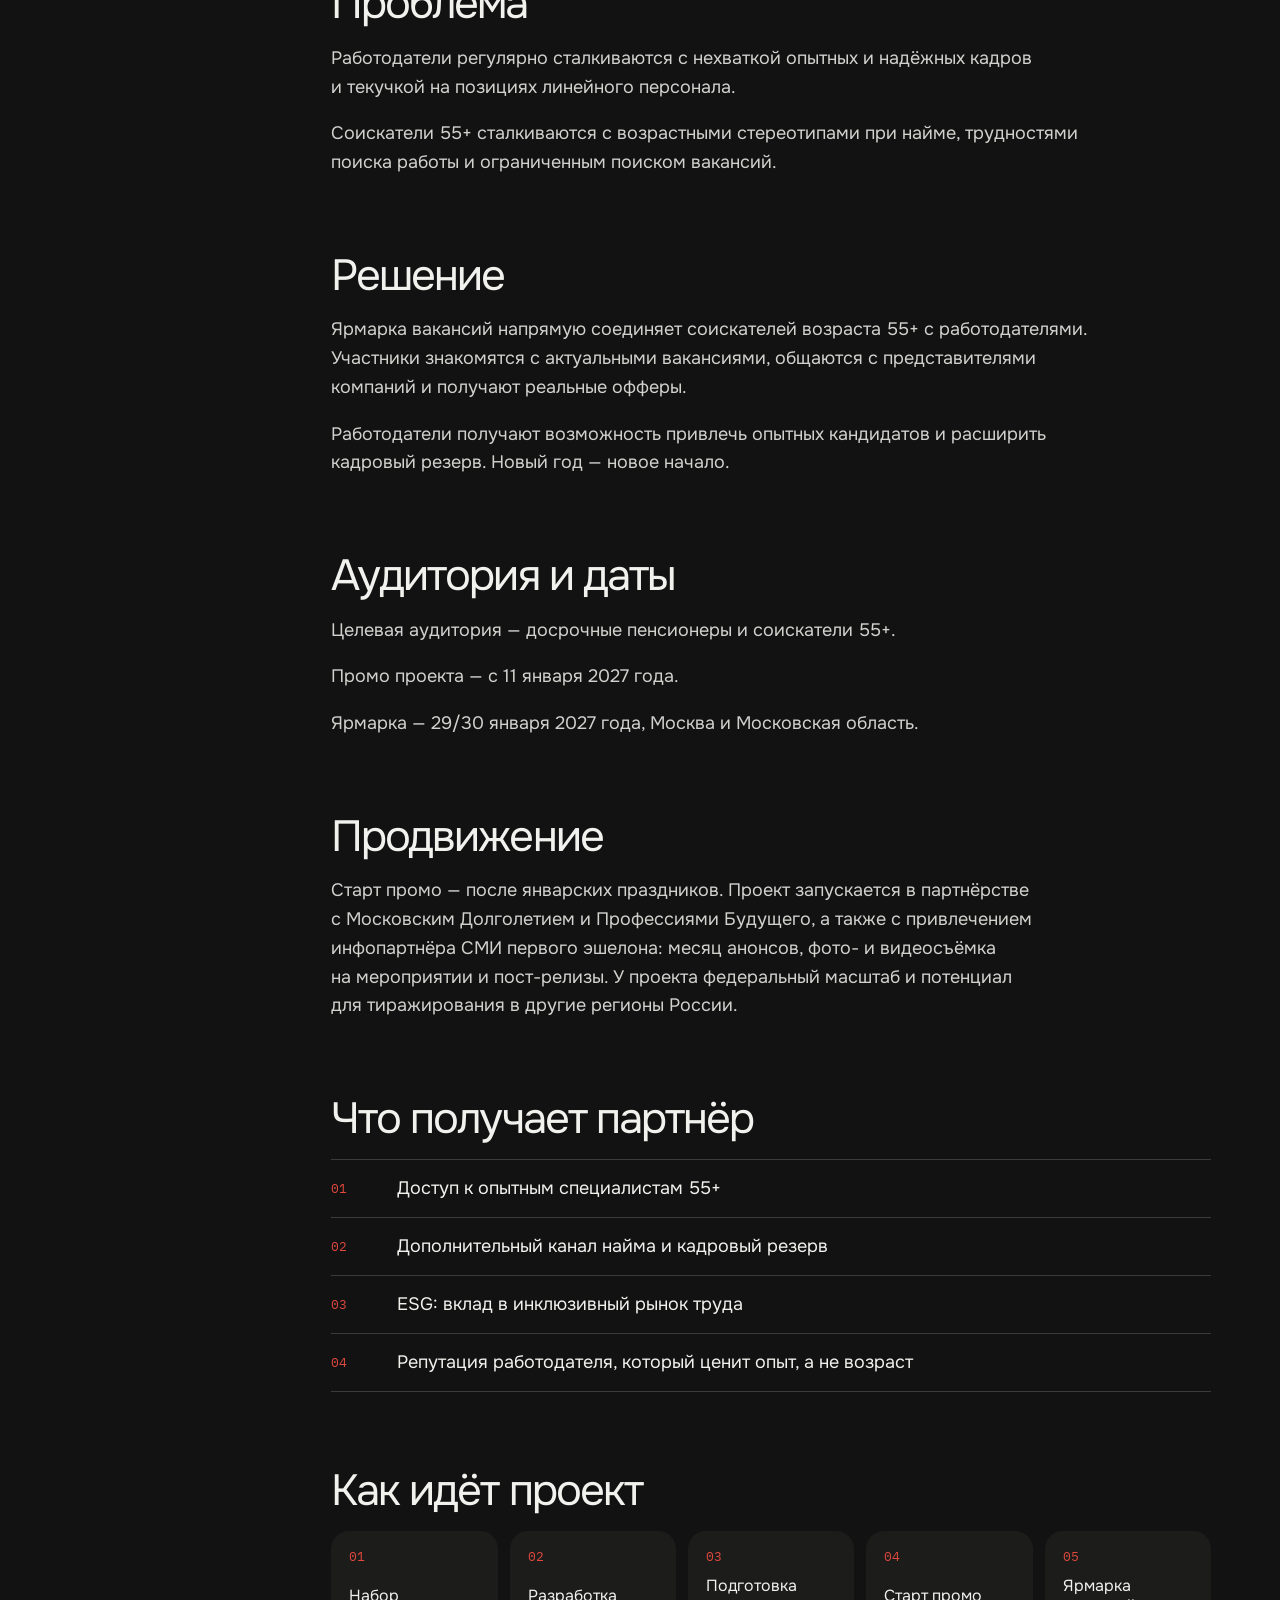
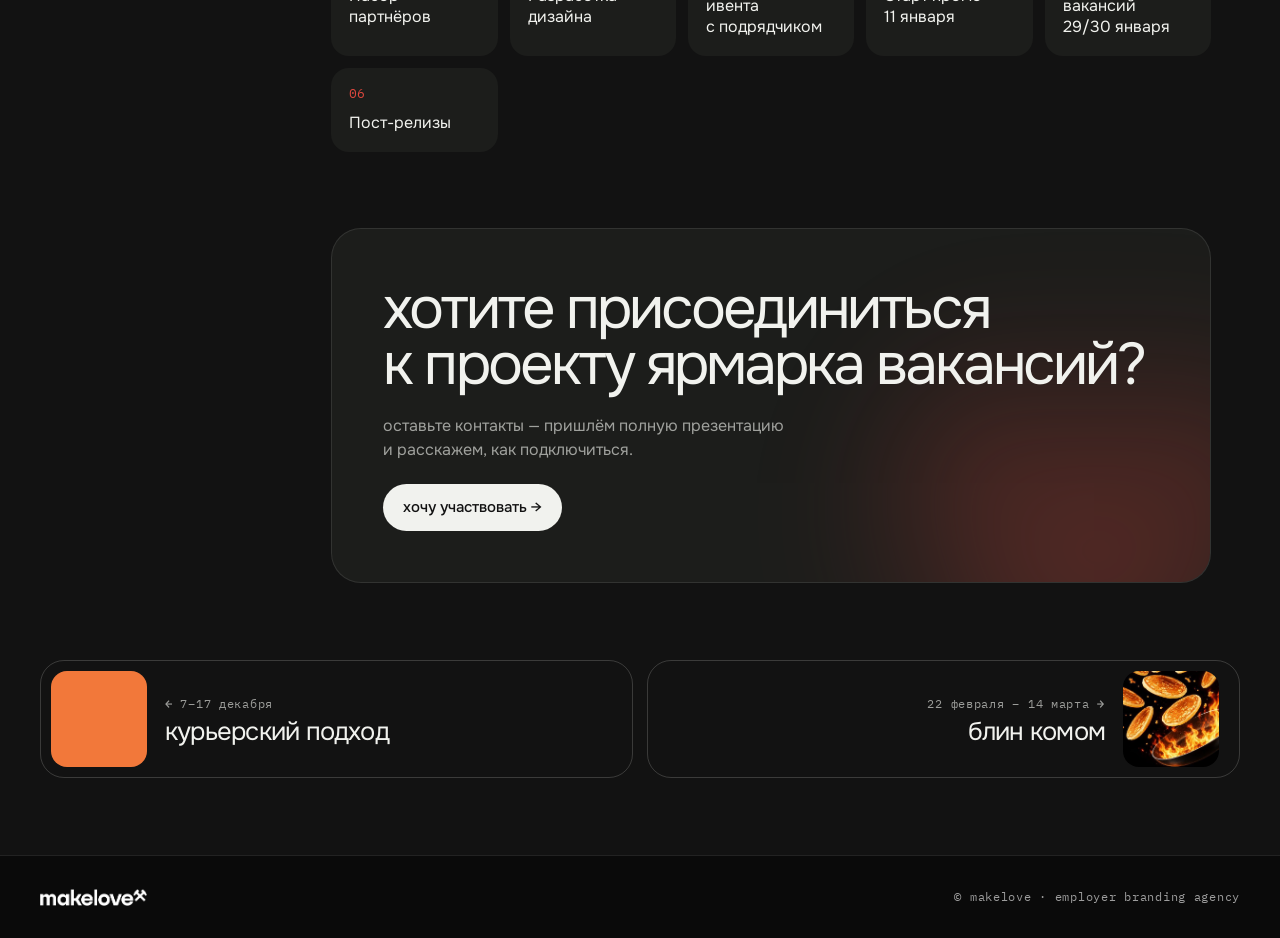
==== commit b73820e6: "Вахтинг открыт (новое фото из OnePager), «Вахта без фильтров» убрана, названия в OnePager как в Figm" ====
--- a/kollab.html
+++ b/kollab.html
@@ -14,8 +14,8 @@
 <link rel="preload" href="fonts/ArticulatCF-Regular.woff" as="font" type="font/woff" crossorigin>
 <link rel="preload" href="fonts/ArticulatCF-Medium.woff" as="font" type="font/woff" crossorigin>
 <link rel="preload" href="fonts/FiraMono-Medium.woff" as="font" type="font/woff" crossorigin>
-<link rel="stylesheet" href="site.css">
-<link rel="stylesheet" href="op.css">
+<link rel="stylesheet" href="site.css?v=20261126b">
+<link rel="stylesheet" href="op.css?v=20261126b">
 <style>
 /* ===== шапка коллабы ===== */
 .k-top{position:relative;overflow:hidden;border-bottom:1px solid var(--line)}
@@ -112,8 +112,8 @@
   </div>
 </footer>
 
-<script src="data.js"></script>
-<script src="op.js"></script>
+<script src="data.js?v=20261126b"></script>
+<script src="op.js?v=20261126b"></script>
 <script>
 const PDF_READY = ["utrennik","blin"];                       // для каких коллаб уже выгружен pdf/<id>.pdf
 function render(){
@@ -122,7 +122,7 @@
   const prev = OPEN[(i - 1 + OPEN.length) % OPEN.length], next = OPEN[(i + 1) % OPEN.length];
   document.title = `${qt(c)} — makelove × вы`;
   document.body.style.setProperty("--kacc", c.acc);
-  const pdf = c.op ? `pdf/${c.id}.pdf` : null;
+  const pdf = c.op ? `pdf/${c.id}.pdf?v=${VER}` : null;
   const P = c.page;
   const keyLine = c.keyNote ? `${c.keyNote}` : (c.keys && c.keys.length ? "отмечены в календаре" : "—");
 
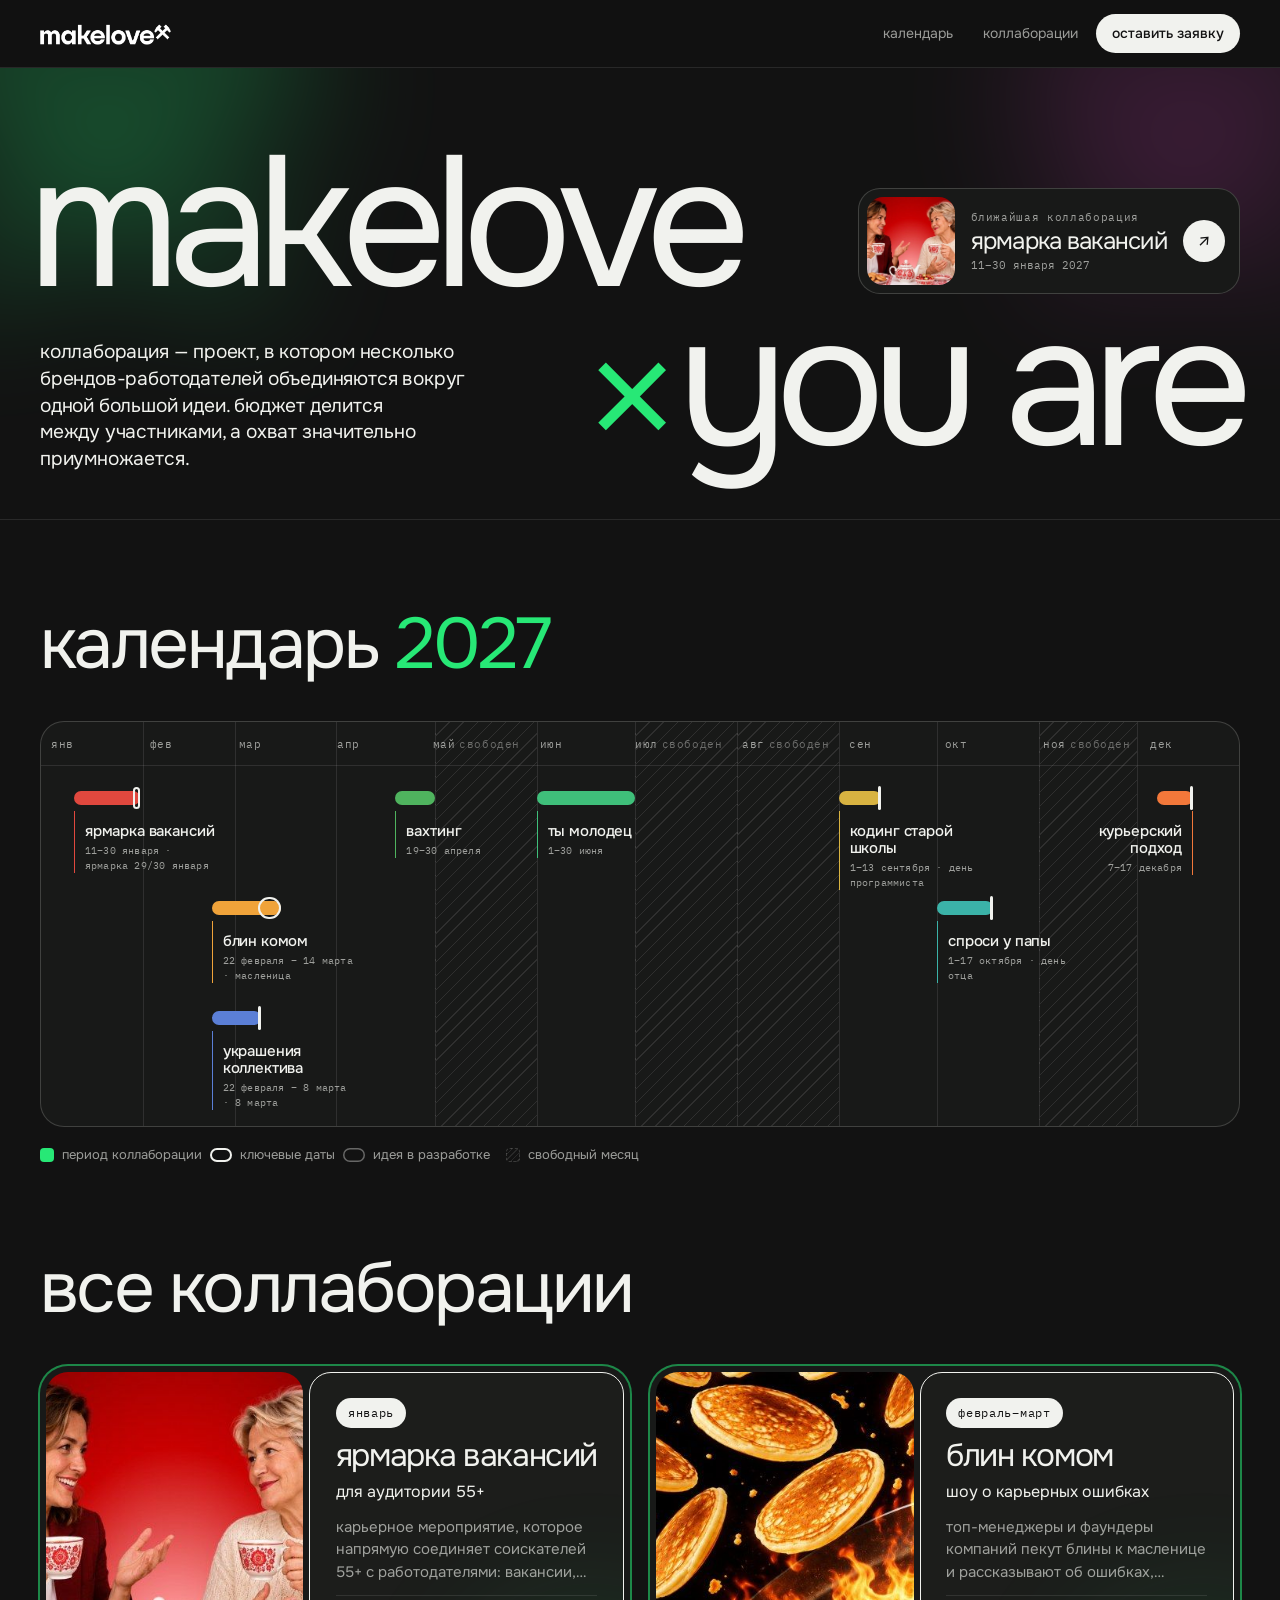
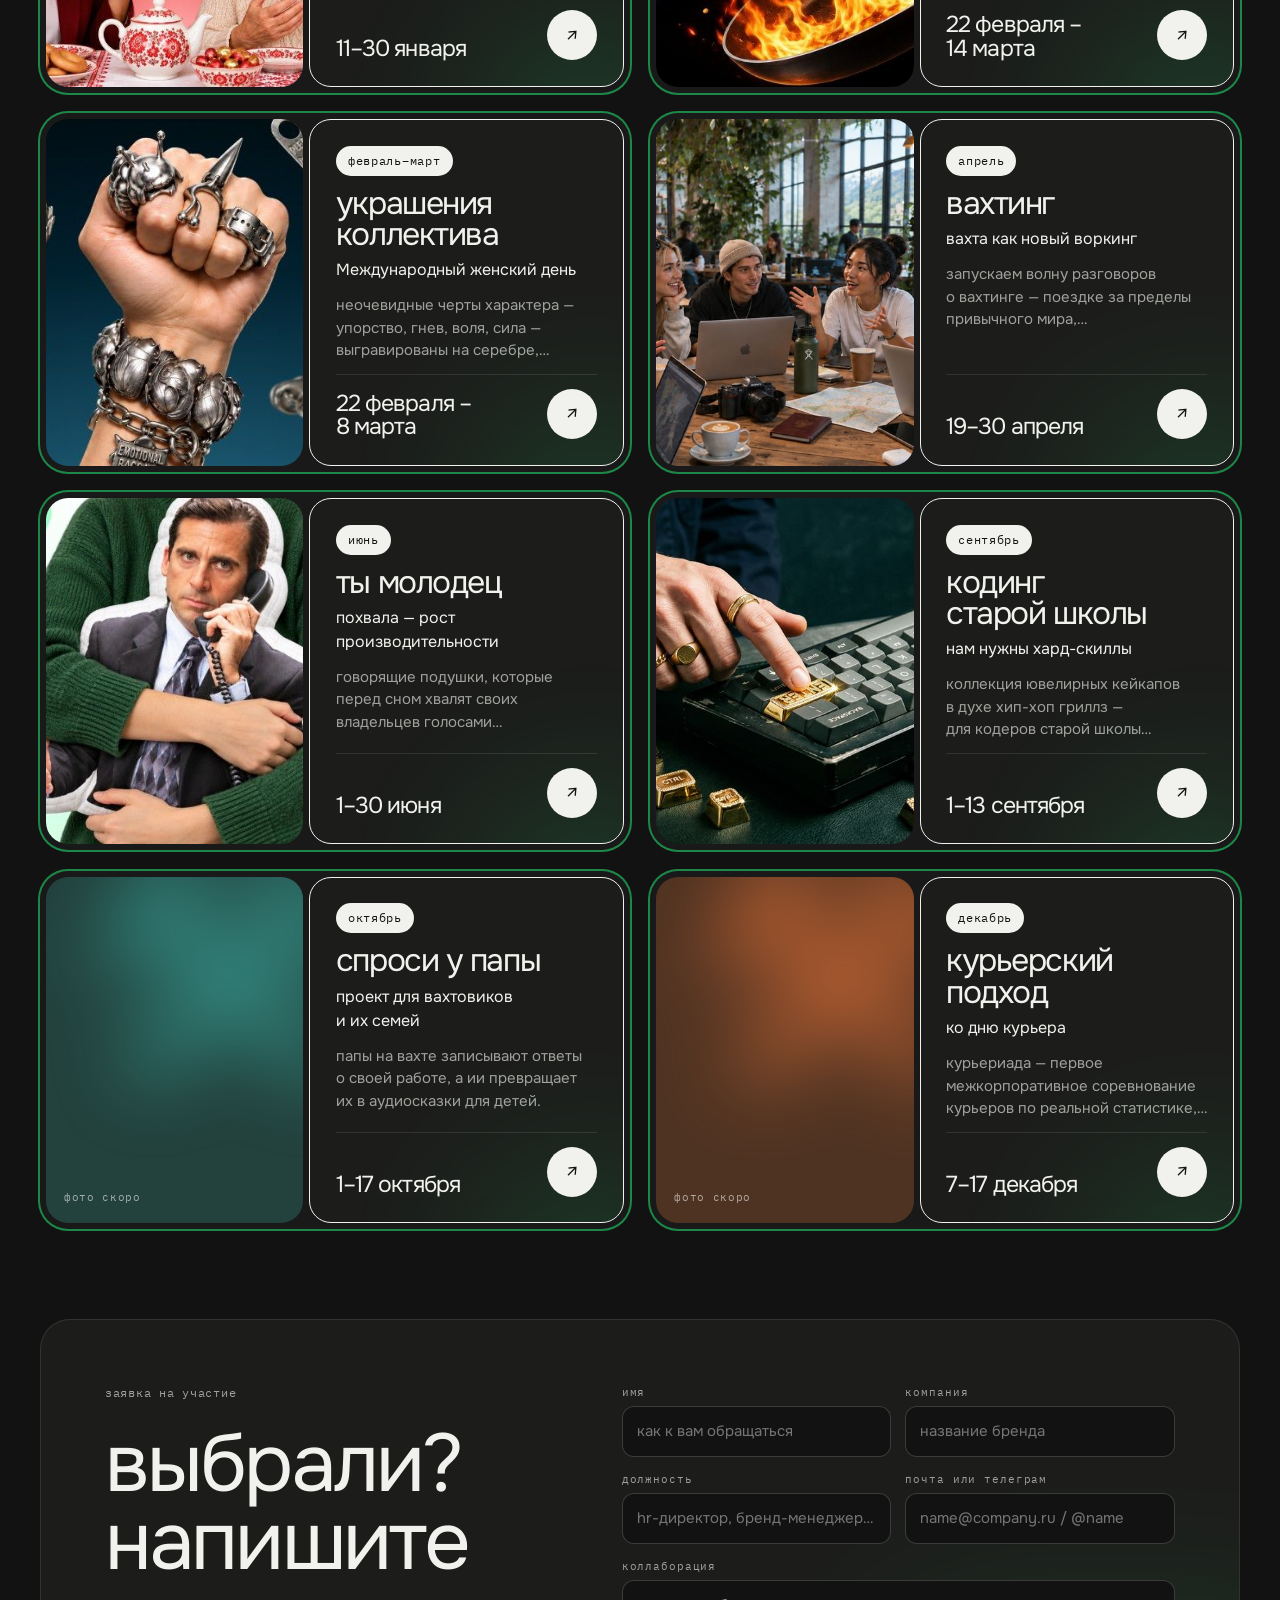
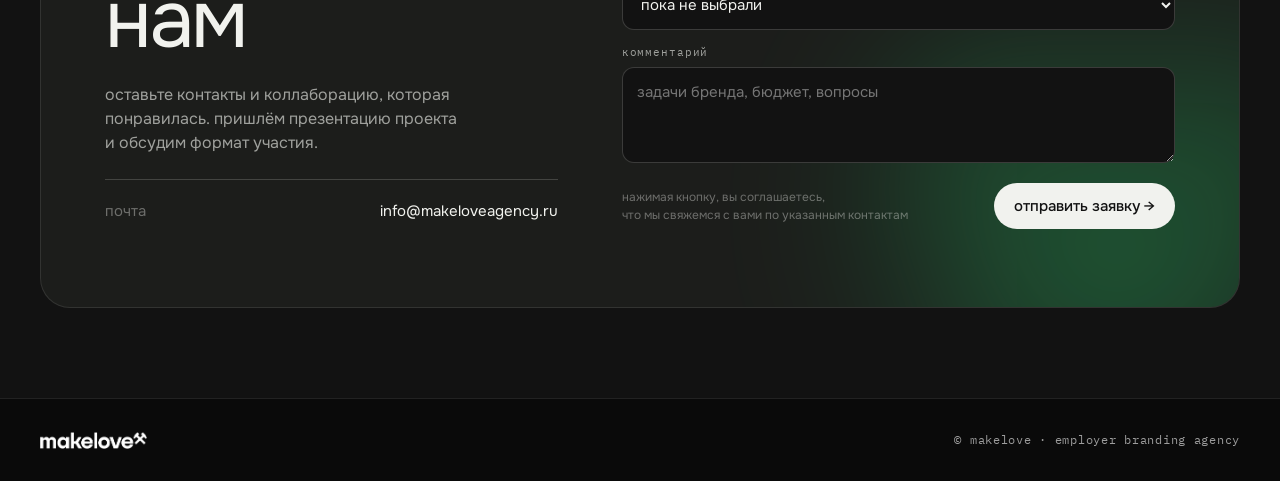
==== commit b12566ed: "Вахтинг: фото без белых полей; страница коллабы не подменяется чужой при неизвестной ссылке; новая в" ====
--- a/kollab.html
+++ b/kollab.html
@@ -14,8 +14,8 @@
 <link rel="preload" href="fonts/ArticulatCF-Regular.woff" as="font" type="font/woff" crossorigin>
 <link rel="preload" href="fonts/ArticulatCF-Medium.woff" as="font" type="font/woff" crossorigin>
 <link rel="preload" href="fonts/FiraMono-Medium.woff" as="font" type="font/woff" crossorigin>
-<link rel="stylesheet" href="site.css?v=20261126b">
-<link rel="stylesheet" href="op.css?v=20261126b">
+<link rel="stylesheet" href="site.css?v=20261126c">
+<link rel="stylesheet" href="op.css?v=20261126c">
 <style>
 /* ===== шапка коллабы ===== */
 .k-top{position:relative;overflow:hidden;border-bottom:1px solid var(--line)}
@@ -112,13 +112,15 @@
   </div>
 </footer>
 
-<script src="data.js?v=20261126b"></script>
-<script src="op.js?v=20261126b"></script>
+<script src="data.js?v=20261126c"></script>
+<script src="op.js?v=20261126c"></script>
 <script>
 const PDF_READY = ["utrennik","blin"];                       // для каких коллаб уже выгружен pdf/<id>.pdf
 function render(){
   const id = location.hash.slice(1);
-  const i = Math.max(0, OPEN.findIndex(x => x.id === id)), c = OPEN[i];
+  const found = OPEN.findIndex(x => x.id === id);
+  if (found < 0) { location.replace("index.html#kollaby"); return; }   // нет такой открытой коллабы — на список, а не на чужую страницу
+  const i = found, c = OPEN[i];
   const prev = OPEN[(i - 1 + OPEN.length) % OPEN.length], next = OPEN[(i + 1) % OPEN.length];
   document.title = `${qt(c)} — makelove × вы`;
   document.body.style.setProperty("--kacc", c.acc);
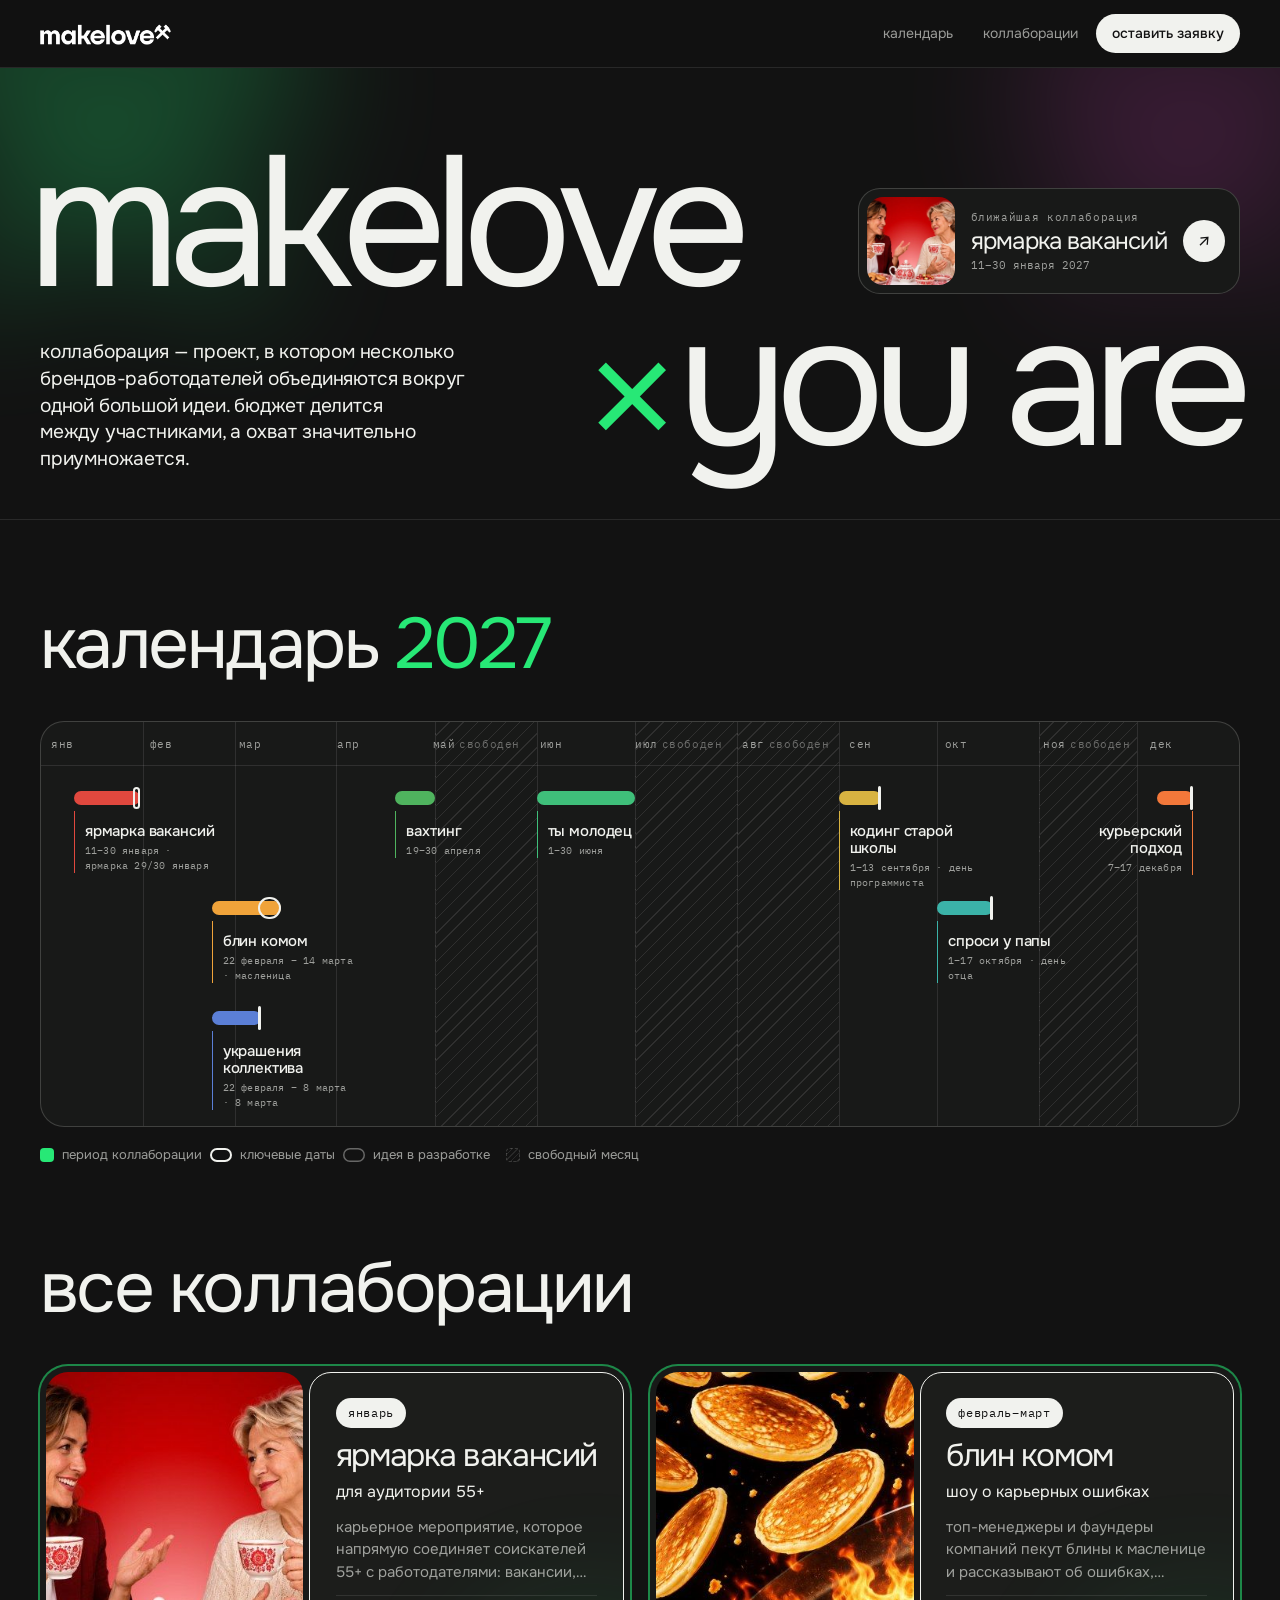
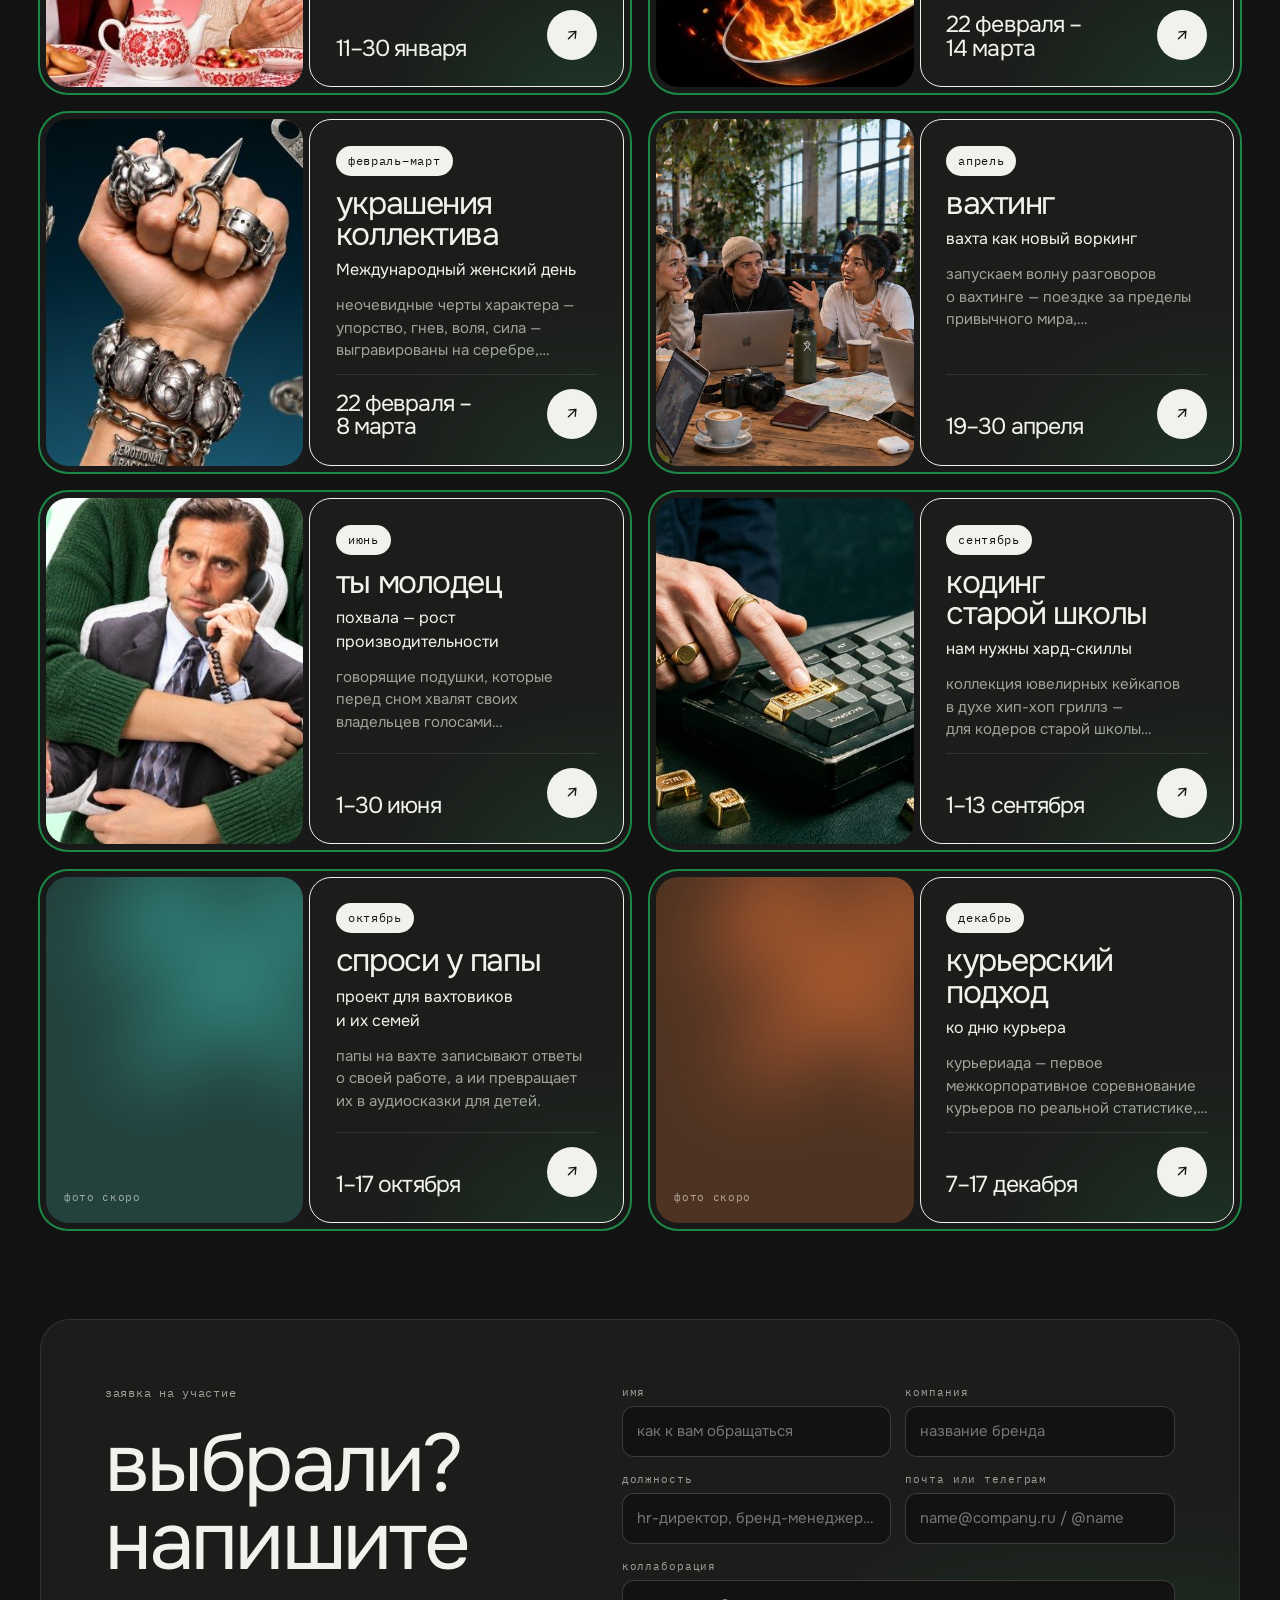
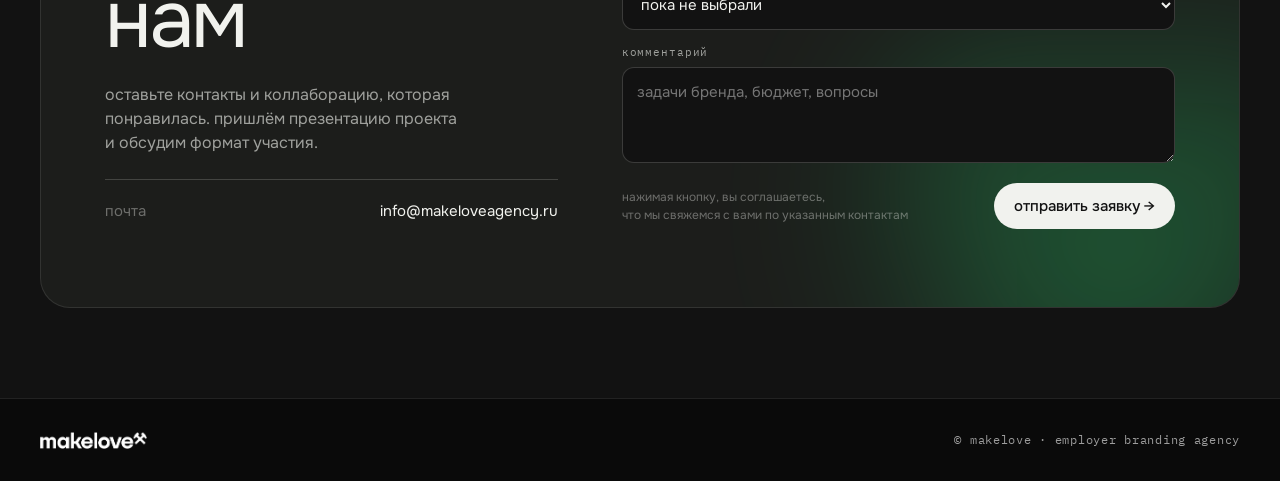
==== commit 7342b8db: "Вахтинг: фото из присланного файла, новое имя файла против кэша Co-Authored-By: Claude Opus 5.5 <nor" ====
--- a/kollab.html
+++ b/kollab.html
@@ -14,8 +14,8 @@
 <link rel="preload" href="fonts/ArticulatCF-Regular.woff" as="font" type="font/woff" crossorigin>
 <link rel="preload" href="fonts/ArticulatCF-Medium.woff" as="font" type="font/woff" crossorigin>
 <link rel="preload" href="fonts/FiraMono-Medium.woff" as="font" type="font/woff" crossorigin>
-<link rel="stylesheet" href="site.css?v=20261126c">
-<link rel="stylesheet" href="op.css?v=20261126c">
+<link rel="stylesheet" href="site.css?v=20261126d">
+<link rel="stylesheet" href="op.css?v=20261126d">
 <style>
 /* ===== шапка коллабы ===== */
 .k-top{position:relative;overflow:hidden;border-bottom:1px solid var(--line)}
@@ -112,8 +112,8 @@
   </div>
 </footer>
 
-<script src="data.js?v=20261126c"></script>
-<script src="op.js?v=20261126c"></script>
+<script src="data.js?v=20261126d"></script>
+<script src="op.js?v=20261126d"></script>
 <script>
 const PDF_READY = ["utrennik","blin"];                       // для каких коллаб уже выгружен pdf/<id>.pdf
 function render(){
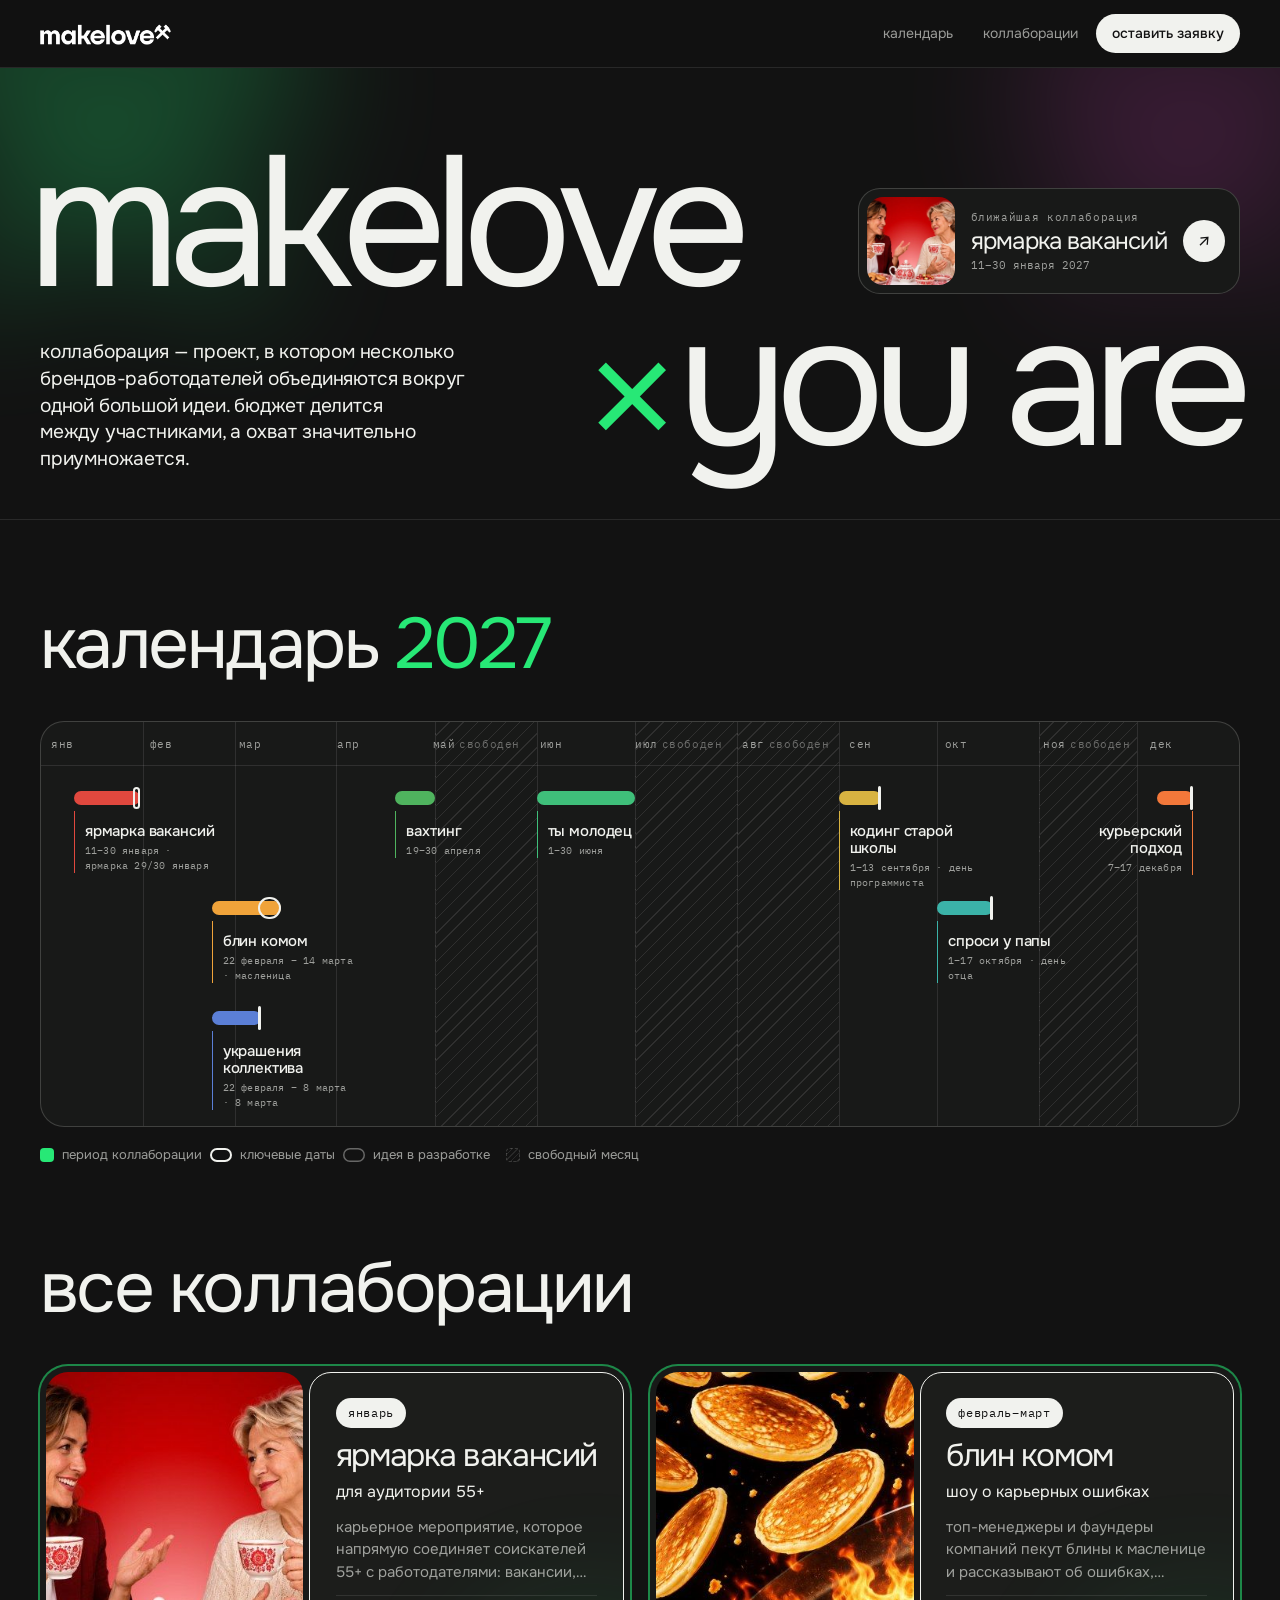
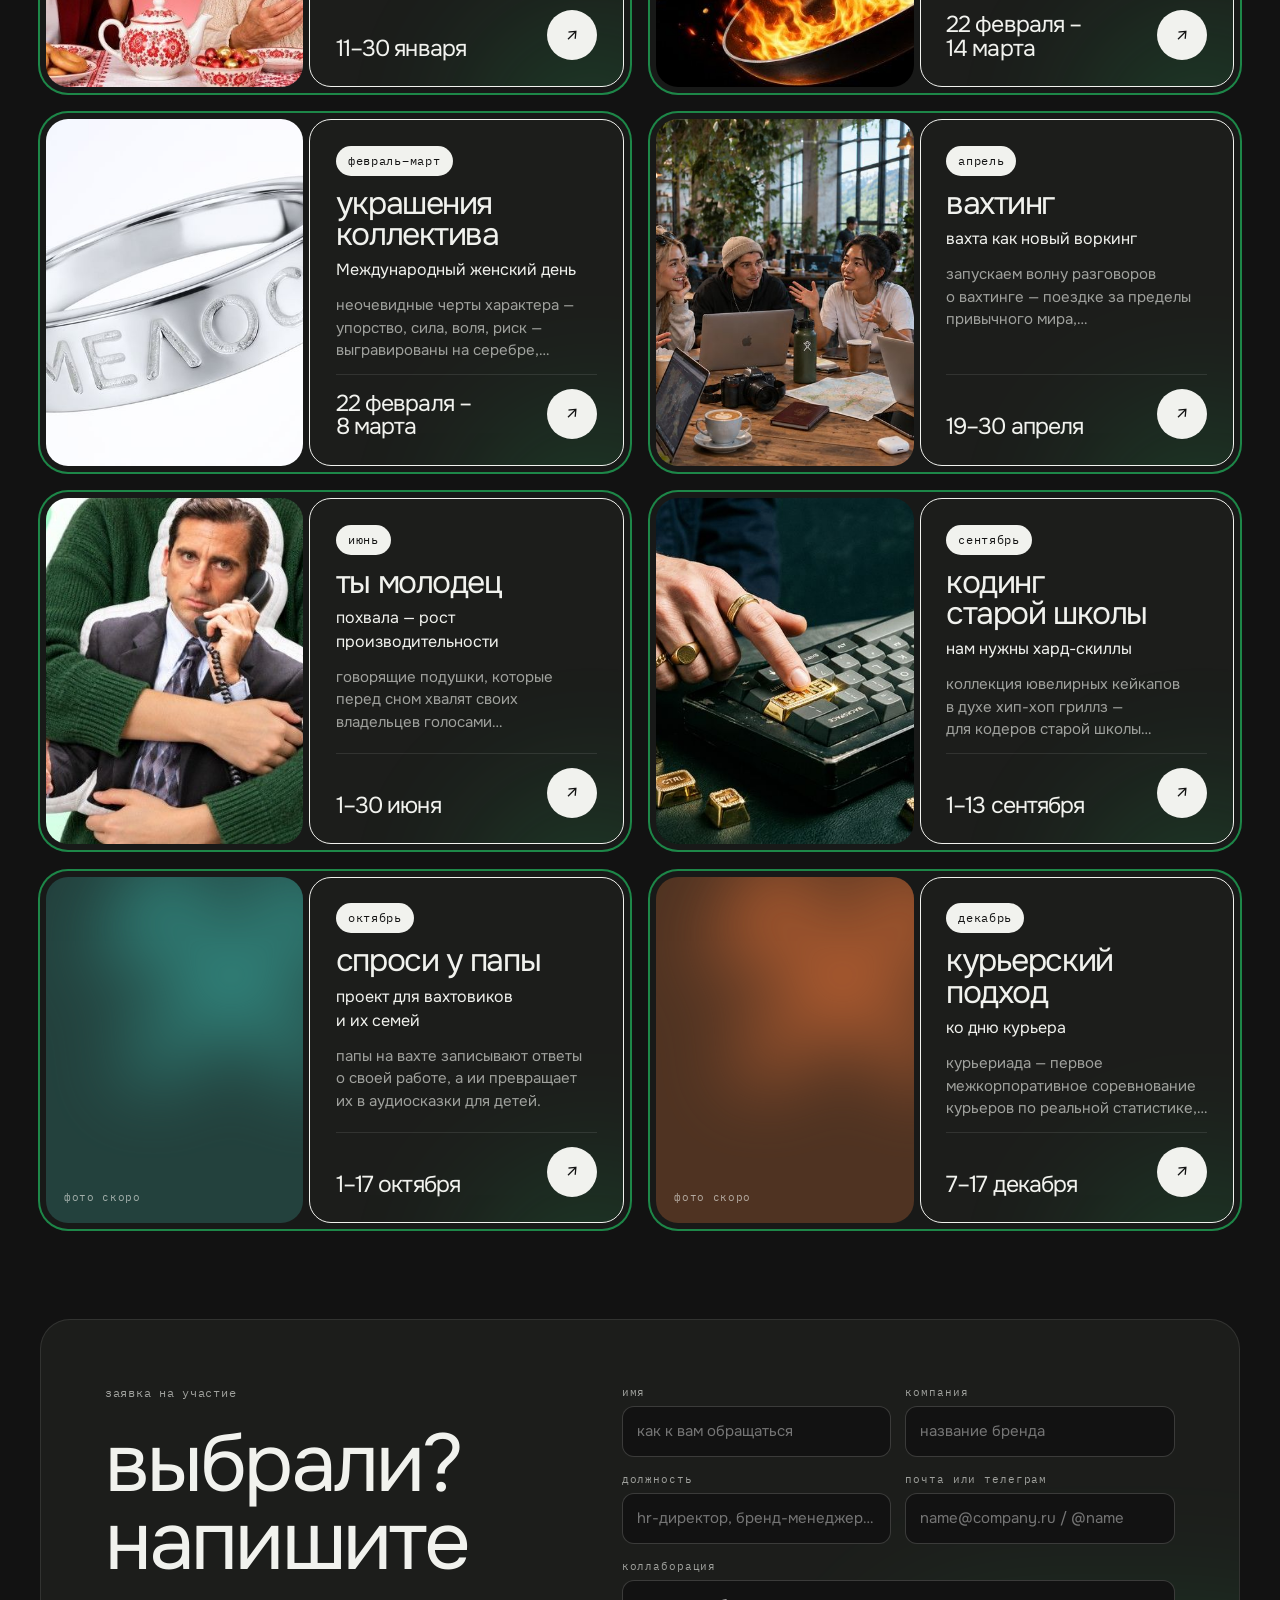
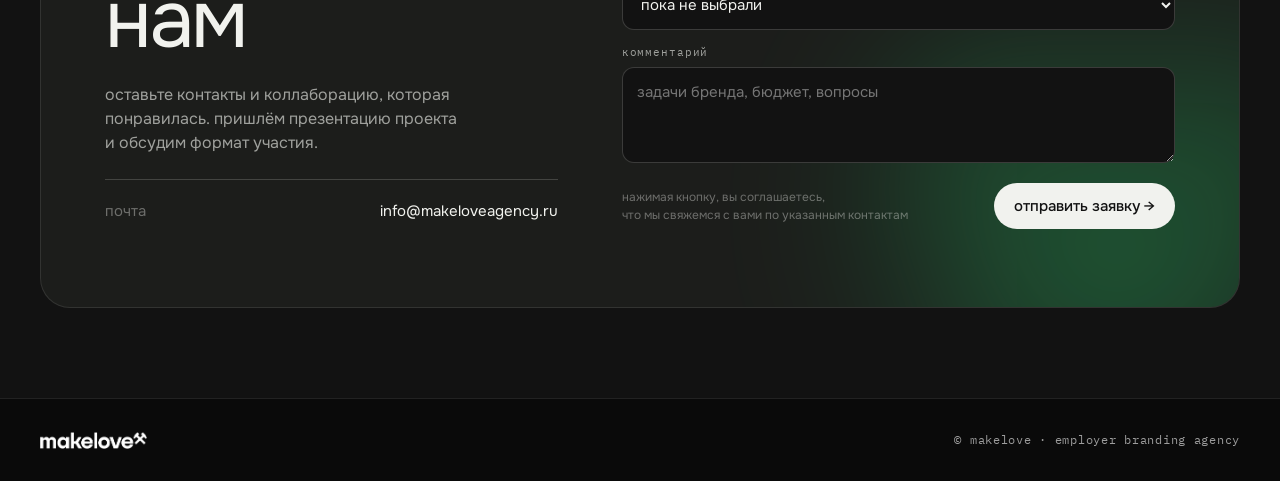
==== commit 7d32ee40: "Украшения коллектива: новое фото и черты «упорство, сила, воля, риск» — как в OnePager Co-Authored-B" ====
--- a/kollab.html
+++ b/kollab.html
@@ -14,8 +14,8 @@
 <link rel="preload" href="fonts/ArticulatCF-Regular.woff" as="font" type="font/woff" crossorigin>
 <link rel="preload" href="fonts/ArticulatCF-Medium.woff" as="font" type="font/woff" crossorigin>
 <link rel="preload" href="fonts/FiraMono-Medium.woff" as="font" type="font/woff" crossorigin>
-<link rel="stylesheet" href="site.css?v=20261126d">
-<link rel="stylesheet" href="op.css?v=20261126d">
+<link rel="stylesheet" href="site.css?v=20261126e">
+<link rel="stylesheet" href="op.css?v=20261126e">
 <style>
 /* ===== шапка коллабы ===== */
 .k-top{position:relative;overflow:hidden;border-bottom:1px solid var(--line)}
@@ -112,8 +112,8 @@
   </div>
 </footer>
 
-<script src="data.js?v=20261126d"></script>
-<script src="op.js?v=20261126d"></script>
+<script src="data.js?v=20261126e"></script>
+<script src="op.js?v=20261126e"></script>
 <script>
 const PDF_READY = ["utrennik","blin"];                       // для каких коллаб уже выгружен pdf/<id>.pdf
 function render(){
